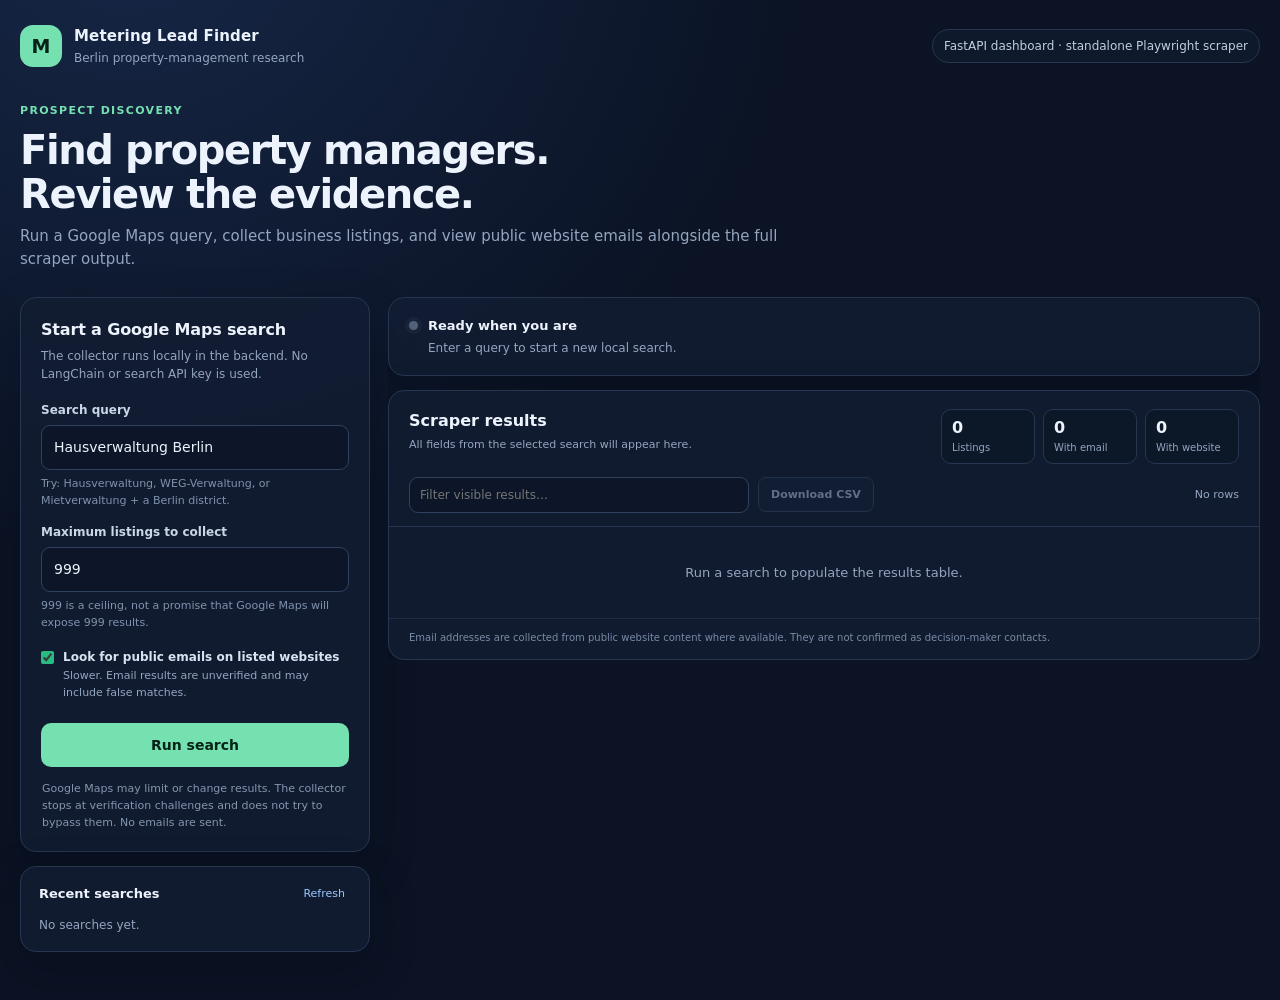
==== static/index.html @ c0dda3de "initil" ====
<!doctype html>
<html lang="en">
<head>
  <meta charset="utf-8">
  <meta name="viewport" content="width=device-width, initial-scale=1">
  <meta name="theme-color" content="#0b1324">
  <title>Metering Lead Finder</title>
  <style>
    :root {
      color-scheme: dark;
      --bg: #0b1324;
      --panel: #111c31;
      --panel-soft: #15223a;
      --line: #263650;
      --text: #edf3fc;
      --muted: #94a5bf;
      --accent: #75e0b0;
      --accent-strong: #28bc83;
      --blue: #9ac8ff;
      --danger: #ff9e9e;
      --warning: #ffd28a;
    }
    * { box-sizing: border-box; }
    body {
      margin: 0;
      min-width: 320px;
      background: radial-gradient(ellipse at 10% -10%, #162747 0, transparent 42%), var(--bg);
      color: var(--text);
      font: 14px/1.5 Inter, ui-sans-serif, system-ui, -apple-system, BlinkMacSystemFont, "Segoe UI", sans-serif;
    }
    a { color: var(--blue); }
    .shell { width: min(1480px, calc(100% - 40px)); margin: 0 auto; padding: 25px 0 48px; }
    .topbar { display: flex; align-items: center; justify-content: space-between; gap: 20px; margin-bottom: 36px; }
    .brand { display: flex; align-items: center; gap: 12px; }
    .brand-mark { display: grid; place-items: center; width: 42px; height: 42px; border-radius: 13px; color: #062218; background: var(--accent); font-weight: 900; font-size: 19px; }
    .brand-name { font-size: 15px; font-weight: 750; letter-spacing: .01em; }
    .brand-caption { color: var(--muted); font-size: 12px; margin-top: 1px; }
    .mode-pill { padding: 7px 11px; border: 1px solid var(--line); border-radius: 999px; color: #bfcee3; background: #0e192b; font-size: 12px; white-space: nowrap; }
    .intro { max-width: 790px; margin: 0 0 27px; }
    .eyebrow { color: var(--accent); font-weight: 750; letter-spacing: .12em; font-size: 11px; text-transform: uppercase; }
    h1 { margin: 8px 0 8px; font-size: clamp(27px, 4vw, 40px); line-height: 1.12; letter-spacing: -.035em; }
    .intro p { color: var(--muted); margin: 0; font-size: 15px; }
    .layout { display: grid; grid-template-columns: minmax(275px, 350px) minmax(0, 1fr); align-items: start; gap: 18px; }
    .card { border: 1px solid var(--line); background: color-mix(in srgb, var(--panel) 94%, transparent); border-radius: 16px; box-shadow: 0 16px 45px #02071140; }
    .search-card { padding: 20px; }
    .card-title { margin: 0; font-size: 16px; letter-spacing: -.01em; }
    .card-subtitle { margin: 5px 0 18px; color: var(--muted); font-size: 12px; }
    label { display: block; margin: 14px 0 6px; color: #cad7e8; font-size: 12px; font-weight: 650; }
    input[type="text"], input[type="number"] {
      width: 100%; border: 1px solid #30415d; border-radius: 9px; background: #0c1628; color: var(--text);
      padding: 11px 12px; font: inherit; outline: none;
    }
    input:focus { border-color: #62d6a3; box-shadow: 0 0 0 3px #43bb8c22; }
    .query-hint { color: #8092ad; font-size: 11px; margin: 6px 0 0; }
    .check-row { display: flex; align-items: flex-start; gap: 9px; margin: 17px 0 4px; color: #d9e3f0; font-size: 12px; }
    .check-row input { margin: 3px 0 0; accent-color: var(--accent-strong); }
    .check-row small { display: block; color: var(--muted); font-size: 11px; font-weight: 400; margin-top: 2px; }
    .primary-btn { width: 100%; min-height: 44px; margin-top: 18px; border: 0; border-radius: 10px; color: #052317; background: var(--accent); font: inherit; font-weight: 800; cursor: pointer; transition: .15s ease; }
    .primary-btn:hover:not(:disabled) { background: #a0f0cb; transform: translateY(-1px); }
    .primary-btn:disabled { opacity: .55; cursor: wait; }
    .fine-print { color: #8495ae; font-size: 11px; line-height: 1.55; margin: 13px 1px 0; }
    .side-section { margin-top: 14px; padding: 17px 18px; }
    .side-heading { display: flex; justify-content: space-between; align-items: center; gap: 10px; }
    .side-heading h2 { margin: 0; font-size: 13px; }
    .refresh-btn { border: 0; background: none; color: var(--blue); font: inherit; font-size: 11px; cursor: pointer; }
    .history { display: grid; gap: 7px; margin-top: 12px; }
    .history-item { width: 100%; padding: 9px 10px; border: 1px solid transparent; border-radius: 9px; background: #0d1728; color: var(--text); text-align: left; cursor: pointer; }
    .history-item:hover, .history-item.active { border-color: #37506f; background: var(--panel-soft); }
    .history-query { display: block; overflow: hidden; text-overflow: ellipsis; white-space: nowrap; font-size: 12px; font-weight: 650; }
    .history-meta { display: flex; justify-content: space-between; gap: 8px; color: var(--muted); font-size: 10px; margin-top: 3px; }
    .empty-history { color: var(--muted); font-size: 12px; margin: 0; }
    .workspace { min-width: 0; overflow: hidden; }
    .status-card { padding: 18px 20px; margin-bottom: 14px; }
    .status-line { display: flex; align-items: center; gap: 10px; }
    .status-dot { width: 9px; height: 9px; border-radius: 50%; background: #53627a; box-shadow: 0 0 0 4px #53627a20; flex: none; }
    .status-dot.running { background: #69d9a2; box-shadow: 0 0 0 4px #69d9a225; animation: pulse 1.3s infinite; }
    .status-dot.completed { background: #69d9a2; box-shadow: 0 0 0 4px #69d9a225; }
    .status-dot.partial { background: #ffc875; box-shadow: 0 0 0 4px #ffc87522; }
    .status-dot.failed { background: #ff8181; box-shadow: 0 0 0 4px #ff818122; }
    @keyframes pulse { 50% { opacity: .45; } }
    .status-title { font-size: 13px; font-weight: 750; }
    .status-detail { color: var(--muted); font-size: 12px; margin: 3px 0 0 19px; overflow-wrap: anywhere; }
    .alert { margin-top: 12px; padding: 10px 12px; border-radius: 9px; color: var(--warning); background: #3a2b173b; border: 1px solid #6b4a273d; font-size: 12px; }
    .alert.error { color: var(--danger); background: #3a17173b; border-color: #6b27273d; }
    .results-card { overflow: hidden; }
    .results-head { padding: 18px 20px 13px; display: flex; align-items: flex-start; justify-content: space-between; gap: 14px; flex-wrap: wrap; }
    .results-head h2 { margin: 0; font-size: 16px; }
    .results-subtitle { color: var(--muted); margin-top: 4px; font-size: 11px; }
    .stats { display: flex; gap: 8px; }
    .stat { min-width: 94px; padding: 8px 10px; border: 1px solid var(--line); border-radius: 10px; background: #0c1728; }
    .stat strong { display: block; font-size: 16px; line-height: 1.2; }
    .stat span { display: block; color: var(--muted); font-size: 10px; margin-top: 3px; }
    .table-tools { display: flex; align-items: center; gap: 9px; padding: 0 20px 13px; }
    .filter-input { max-width: 340px; padding: 8px 10px !important; font-size: 12px !important; }
    .download-btn { display: inline-flex; align-items: center; justify-content: center; min-height: 35px; padding: 0 12px; border: 1px solid #37536f; border-radius: 8px; background: #14233a; color: #cfe5ff; text-decoration: none; font-size: 11px; font-weight: 700; }
    .download-btn[aria-disabled="true"] { opacity: .42; pointer-events: none; }
    .showing-count { margin-left: auto; color: var(--muted); font-size: 11px; white-space: nowrap; }
    .table-scroll { width: 100%; overflow: auto; max-height: min(66vh, 720px); border-top: 1px solid var(--line); scrollbar-color: #33445f #0c1628; }
    table { border-collapse: separate; border-spacing: 0; min-width: 100%; width: max-content; font-size: 11px; }
    th, td { max-width: 270px; min-width: 110px; padding: 9px 11px; border-right: 1px solid #23334b; border-bottom: 1px solid #23334b; text-align: left; vertical-align: top; overflow-wrap: anywhere; }
    th { position: sticky; top: 0; z-index: 2; background: #15223a; color: #b9c9df; font-size: 10px; font-weight: 750; white-space: nowrap; }
    td { color: #d5dfec; }
    td.email-cell { color: var(--accent); font-weight: 650; }
    td a { display: inline-block; max-width: 250px; overflow: hidden; text-overflow: ellipsis; white-space: nowrap; }
    tbody tr:hover td { background: #17253a; }
    .table-empty { padding: 36px 20px; color: var(--muted); text-align: center; font-size: 13px; }
    .footer-note { color: #788aa4; font-size: 10px; padding: 11px 20px 14px; border-top: 1px solid #1e2d44; }
    @media (max-width: 850px) {
      .shell { width: min(100% - 24px, 720px); padding-top: 16px; }
      .topbar { margin-bottom: 28px; }
      .layout { grid-template-columns: 1fr; }
      .side-section { margin-top: 12px; }
      .results-head { padding: 15px 14px 12px; }
      .table-tools { padding: 0 14px 12px; flex-wrap: wrap; }
      .showing-count { margin-left: 0; }
      .stats { width: 100%; }
      .stat { flex: 1; }
      .status-card { padding: 15px; }
    }
    @media (max-width: 480px) {
      .shell { width: calc(100% - 18px); }
      .mode-pill { display: none; }
      .stats { gap: 5px; }
      .stat { min-width: 0; padding: 7px; }
      .filter-input { max-width: none; flex: 1 1 100%; }
      .download-btn { flex: 1; }
    }
  </style>
</head>
<body>
  <main class="shell">
    <header class="topbar">
      <div class="brand">
        <div class="brand-mark" aria-hidden="true">M</div>
        <div><div class="brand-name">Metering Lead Finder</div><div class="brand-caption">Berlin property-management research</div></div>
      </div>
      <div class="mode-pill">FastAPI dashboard · standalone Playwright scraper</div>
    </header>

    <section class="intro">
      <div class="eyebrow">Prospect discovery</div>
      <h1>Find property managers.<br>Review the evidence.</h1>
      <p>Run a Google Maps query, collect business listings, and view public website emails alongside the full scraper output.</p>
    </section>

    <div class="layout">
      <aside>
        <section class="card search-card">
          <h2 class="card-title">Start a Google Maps search</h2>
          <p class="card-subtitle">The collector runs locally in the backend. No LangChain or search API key is used.</p>
          <form id="search-form">
            <label for="query">Search query</label>
            <input id="query" name="query" type="text" maxlength="200" required value="Hausverwaltung Berlin" autocomplete="off" placeholder="e.g. WEG-Verwaltung Berlin">
            <p class="query-hint">Try: Hausverwaltung, WEG-Verwaltung, or Mietverwaltung + a Berlin district.</p>

            <label for="limit">Maximum listings to collect</label>
            <input id="limit" name="limit" type="number" min="1" max="999" value="999" required>
            <p class="query-hint">999 is a ceiling, not a promise that Google Maps will expose 999 results.</p>

            <label class="check-row" for="crawl-websites">
              <input id="crawl-websites" name="crawl_websites" type="checkbox" checked>
              <span>Look for public emails on listed websites<small>Slower. Email results are unverified and may include false matches.</small></span>
            </label>
            <button id="submit-button" class="primary-btn" type="submit">Run search</button>
          </form>
          <p class="fine-print">Google Maps may limit or change results. The collector stops at verification challenges and does not try to bypass them. No emails are sent.</p>
        </section>

        <section class="card side-section">
          <div class="side-heading"><h2>Recent searches</h2><button id="refresh-history" class="refresh-btn" type="button">Refresh</button></div>
          <div id="history" class="history"><p class="empty-history">No searches yet.</p></div>
        </section>
      </aside>

      <section class="workspace" aria-label="Search results">
        <div id="status-card" class="card status-card" aria-live="polite">
          <div class="status-line"><span id="status-dot" class="status-dot"></span><span id="status-title" class="status-title">Ready when you are</span></div>
          <div id="status-detail" class="status-detail">Enter a query to start a new local search.</div>
          <div id="status-alert" class="alert" hidden></div>
        </div>

        <div class="card results-card">
          <div class="results-head">
            <div><h2 id="results-title">Scraper results</h2><div id="results-subtitle" class="results-subtitle">All fields from the selected search will appear here.</div></div>
            <div class="stats" aria-label="Result summary">
              <div class="stat"><strong id="total-count">0</strong><span>Listings</span></div>
              <div class="stat"><strong id="email-count">0</strong><span>With email</span></div>
              <div class="stat"><strong id="website-count">0</strong><span>With website</span></div>
            </div>
          </div>
          <div class="table-tools">
            <input id="filter" class="filter-input" type="text" placeholder="Filter visible results…" aria-label="Filter results" disabled>
            <a id="download" class="download-btn" href="#" aria-disabled="true">Download CSV</a>
            <span id="showing-count" class="showing-count">No rows</span>
          </div>
          <div id="table-container" class="table-scroll">
            <div class="table-empty">Run a search to populate the results table.</div>
          </div>
          <div class="footer-note">Email addresses are collected from public website content where available. They are not confirmed as decision-maker contacts.</div>
        </div>
      </section>
    </div>
  </main>

  <script>
    const state = { currentJob: null, currentJobData: null, pollTimer: null, history: [] };
    const form = document.getElementById('search-form');
    const submitButton = document.getElementById('submit-button');
    const statusDot = document.getElementById('status-dot');
    const statusTitle = document.getElementById('status-title');
    const statusDetail = document.getElementById('status-detail');
    const statusAlert = document.getElementById('status-alert');
    const tableContainer = document.getElementById('table-container');
    const filterInput = document.getElementById('filter');
    const downloadLink = document.getElementById('download');

    function setStatus(status, title, detail, message = '', isError = false) {
      statusDot.className = 'status-dot' + (status ? ' ' + status : '');
      statusTitle.textContent = title;
      statusDetail.textContent = detail || '';
      statusAlert.hidden = !message;
      statusAlert.textContent = message;
      statusAlert.className = 'alert' + (isError ? ' error' : '');
    }

    function friendlyStatus(status) {
      return ({queued: 'Queued', running: 'Searching', completed: 'Complete', partial: 'Partial results', failed: 'Failed'})[status] || status;
    }

    async function requestJson(url, options) {
      const response = await fetch(url, options);
      const data = await response.json();
      if (!response.ok) throw new Error(data.detail || 'Request failed');
      return data;
    }

    form.addEventListener('submit', async (event) => {
      event.preventDefault();
      submitButton.disabled = true;
      statusAlert.hidden = true;
      try {
        const payload = {
          query: document.getElementById('query').value,
          limit: Number(document.getElementById('limit').value),
          crawl_websites: document.getElementById('crawl-websites').checked
        };
        const job = await requestJson('/api/search', {
          method: 'POST',
          headers: {'Content-Type': 'application/json'},
          body: JSON.stringify(payload)
        });
        state.currentJob = job.job_id;
        await pollJob(job.job_id);
      } catch (error) {
        setStatus('failed', 'Could not start search', 'Check the query and try again.', error.message, true);
      } finally {
        submitButton.disabled = false;
      }
    });

    async function pollJob(jobId) {
      if (state.pollTimer) clearTimeout(state.pollTimer);
      try {
        const job = await requestJson('/api/jobs/' + encodeURIComponent(jobId));
        renderJob(job);
        await loadHistory();
        if (job.status === 'queued' || job.status === 'running') {
          submitButton.disabled = true;
          state.pollTimer = setTimeout(() => pollJob(jobId), 1400);
        } else {
          submitButton.disabled = false;
        }
      } catch (error) {
        submitButton.disabled = false;
        setStatus('failed', 'Could not load search status', 'The server may have restarted.', error.message, true);
      }
    }

    function renderJob(job) {
      const jobChanged = state.currentJob !== job.job_id;
      state.currentJob = job.job_id;
      state.currentJobData = job;
      const label = friendlyStatus(job.status);
      const detail = `${job.query} · ${job.result_count} listing(s) · ${job.email_count} listing(s) with an extracted email`;
      let message = job.warning || job.error || '';
      setStatus(job.status, label, detail, message, job.status === 'failed');
      document.getElementById('results-title').textContent = 'Results: ' + job.query;
      document.getElementById('results-subtitle').textContent = job.output_file ? 'Saved locally as ' + job.output_file : 'Search results from the standalone Maps collector.';
      document.getElementById('total-count').textContent = job.result_count;
      document.getElementById('email-count').textContent = job.email_count;
      document.getElementById('website-count').textContent = (job.results || []).filter(row => String(row.website || '').trim()).length;
      downloadLink.href = job.download_url;
      downloadLink.setAttribute('aria-disabled', job.status === 'completed' || job.status === 'partial' ? 'false' : 'true');
      filterInput.disabled = !(job.results && job.results.length);
      if (jobChanged) filterInput.value = '';
      renderTable(job.fields || [], job.results || []);
      renderHistoryActive(job.job_id);
    }

    function prettyField(field) {
      return field.replaceAll('_', ' ').replace(/\b\w/g, letter => letter.toUpperCase());
    }

    function safeLinkValue(field, rawValue) {
      const value = String(rawValue || '').trim();
      if (!value || field === 'email') return null;
      if (!['website', 'maps_url', 'instagram', 'facebook', 'twitter', 'linkedin', 'tiktok', 'yelp', 'youtube'].includes(field)) return null;
      try {
        const url = new URL(value);
        if (url.protocol !== 'http:' && url.protocol !== 'https:') return null;
        return url.href;
      } catch (_) { return null; }
    }

    function renderTable(fields, rows) {
      tableContainer.replaceChildren();
      if (!rows.length) {
        const empty = document.createElement('div');
        empty.className = 'table-empty';
        empty.textContent = state.currentJob ? 'No listings were returned for this search.' : 'Run a search to populate the results table.';
        tableContainer.appendChild(empty);
        document.getElementById('showing-count').textContent = 'No rows';
        return;
      }
      const table = document.createElement('table');
      const thead = document.createElement('thead');
      const headRow = document.createElement('tr');
      for (const field of fields) {
        const th = document.createElement('th');
        th.scope = 'col';
        th.textContent = prettyField(field);
        headRow.appendChild(th);
      }
      thead.appendChild(headRow);
      const tbody = document.createElement('tbody');
      const filter = filterInput.value.trim().toLowerCase();
      let shown = 0;
      for (const row of rows) {
        if (filter && !fields.some(field => String(row[field] ?? '').toLowerCase().includes(filter))) continue;
        shown++;
        const tr = document.createElement('tr');
        for (const field of fields) {
          const td = document.createElement('td');
          const value = String(row[field] ?? '');
          if (field === 'email' || field === 'additional_emails') td.classList.add('email-cell');
          const safeUrl = safeLinkValue(field, value);
          if (safeUrl) {
            const link = document.createElement('a');
            link.href = safeUrl;
            link.target = '_blank';
            link.rel = 'noopener noreferrer';
            link.textContent = value;
            td.appendChild(link);
          } else {
            td.textContent = value;
          }
          tr.appendChild(td);
        }
        tbody.appendChild(tr);
      }
      table.append(thead, tbody);
      tableContainer.appendChild(table);
      document.getElementById('showing-count').textContent = `Showing ${shown} of ${rows.length}`;
    }

    filterInput.addEventListener('input', () => {
      if (!state.currentJobData) return;
      renderTable(state.currentJobData.fields || [], state.currentJobData.results || []);
    });

    async function loadHistory() {
      try {
        const data = await requestJson('/api/jobs');
        state.history = data.jobs || [];
        renderHistory();
      } catch (_) {
        // Keep the current result visible if history refresh fails.
      }
    }

    function renderHistoryActive(jobId) {
      document.querySelectorAll('.history-item').forEach(button => {
        button.classList.toggle('active', button.dataset.jobId === jobId);
      });
    }

    function renderHistory() {
      const holder = document.getElementById('history');
      holder.replaceChildren();
      if (!state.history.length) {
        const empty = document.createElement('p');
        empty.className = 'empty-history';
        empty.textContent = 'No searches yet.';
        holder.appendChild(empty);
        return;
      }
      for (const job of state.history) {
        const button = document.createElement('button');
        button.type = 'button';
        button.className = 'history-item' + (job.job_id === state.currentJob ? ' active' : '');
        button.dataset.jobId = job.job_id;
        const query = document.createElement('span');
        query.className = 'history-query';
        query.textContent = job.query;
        const meta = document.createElement('span');
        meta.className = 'history-meta';
        const status = document.createElement('span');
        status.textContent = friendlyStatus(job.status);
        const count = document.createElement('span');
        count.textContent = `${job.result_count} · ${job.email_count} emails`;
        meta.append(status, count);
        button.append(query, meta);
        button.addEventListener('click', () => pollJob(job.job_id));
        holder.appendChild(button);
      }
    }

    document.getElementById('refresh-history').addEventListener('click', loadHistory);
    loadHistory();
  </script>
</body>
</html>
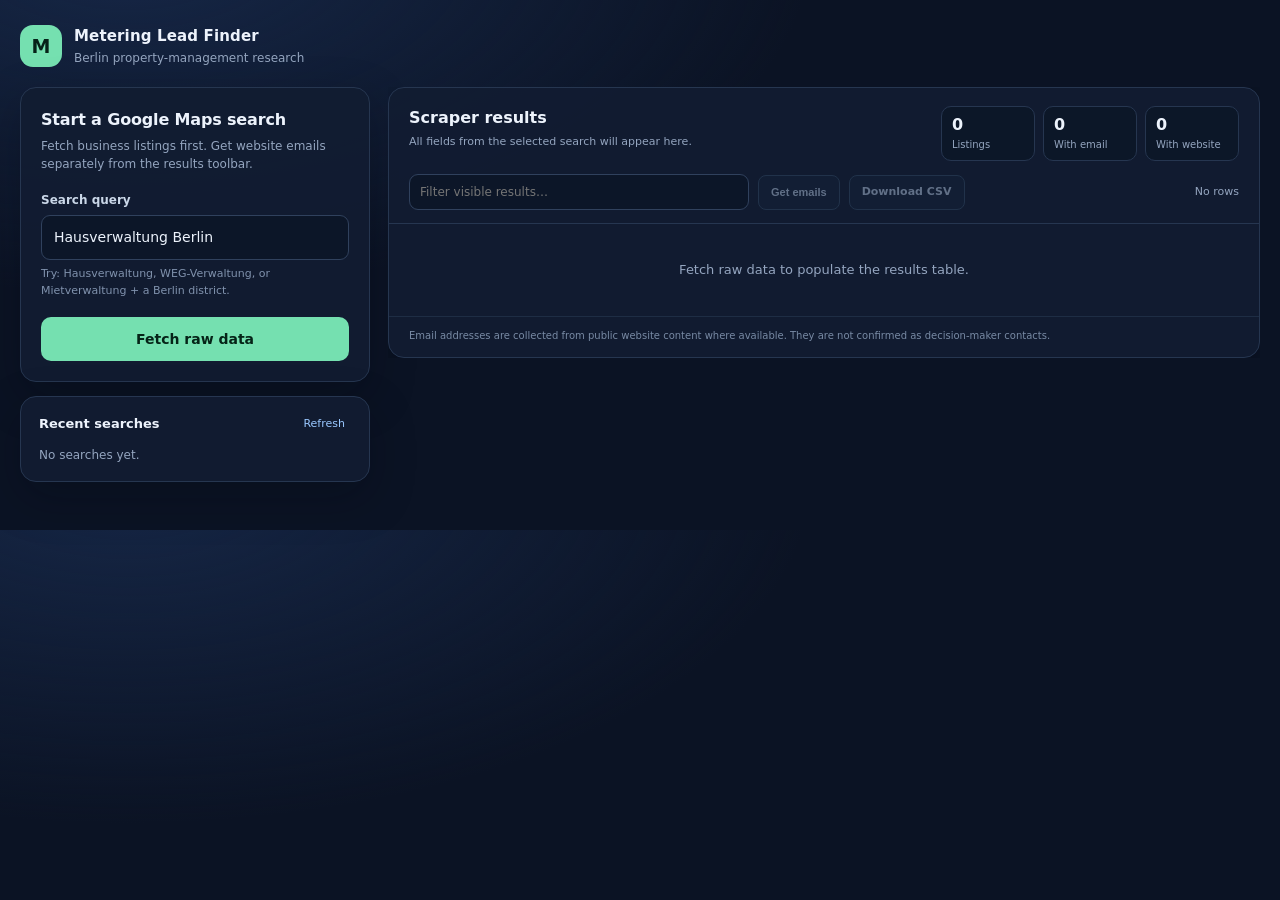
==== commit ed69dec3: "update" ====
--- a/static/index.html
+++ b/static/index.html
@@ -30,35 +30,34 @@
     }
     a { color: var(--blue); }
     .shell { width: min(1480px, calc(100% - 40px)); margin: 0 auto; padding: 25px 0 48px; }
-    .topbar { display: flex; align-items: center; justify-content: space-between; gap: 20px; margin-bottom: 36px; }
+    .topbar { display: flex; align-items: center; justify-content: space-between; gap: 20px; margin-bottom: 20px; }
     .brand { display: flex; align-items: center; gap: 12px; }
     .brand-mark { display: grid; place-items: center; width: 42px; height: 42px; border-radius: 13px; color: #062218; background: var(--accent); font-weight: 900; font-size: 19px; }
     .brand-name { font-size: 15px; font-weight: 750; letter-spacing: .01em; }
     .brand-caption { color: var(--muted); font-size: 12px; margin-top: 1px; }
-    .mode-pill { padding: 7px 11px; border: 1px solid var(--line); border-radius: 999px; color: #bfcee3; background: #0e192b; font-size: 12px; white-space: nowrap; }
-    .intro { max-width: 790px; margin: 0 0 27px; }
-    .eyebrow { color: var(--accent); font-weight: 750; letter-spacing: .12em; font-size: 11px; text-transform: uppercase; }
-    h1 { margin: 8px 0 8px; font-size: clamp(27px, 4vw, 40px); line-height: 1.12; letter-spacing: -.035em; }
-    .intro p { color: var(--muted); margin: 0; font-size: 15px; }
+
+
+
+
     .layout { display: grid; grid-template-columns: minmax(275px, 350px) minmax(0, 1fr); align-items: start; gap: 18px; }
     .card { border: 1px solid var(--line); background: color-mix(in srgb, var(--panel) 94%, transparent); border-radius: 16px; box-shadow: 0 16px 45px #02071140; }
     .search-card { padding: 20px; }
     .card-title { margin: 0; font-size: 16px; letter-spacing: -.01em; }
     .card-subtitle { margin: 5px 0 18px; color: var(--muted); font-size: 12px; }
     label { display: block; margin: 14px 0 6px; color: #cad7e8; font-size: 12px; font-weight: 650; }
-    input[type="text"], input[type="number"] {
+    input[type="text"] {
       width: 100%; border: 1px solid #30415d; border-radius: 9px; background: #0c1628; color: var(--text);
       padding: 11px 12px; font: inherit; outline: none;
     }
     input:focus { border-color: #62d6a3; box-shadow: 0 0 0 3px #43bb8c22; }
     .query-hint { color: #8092ad; font-size: 11px; margin: 6px 0 0; }
-    .check-row { display: flex; align-items: flex-start; gap: 9px; margin: 17px 0 4px; color: #d9e3f0; font-size: 12px; }
-    .check-row input { margin: 3px 0 0; accent-color: var(--accent-strong); }
-    .check-row small { display: block; color: var(--muted); font-size: 11px; font-weight: 400; margin-top: 2px; }
+
+
+
     .primary-btn { width: 100%; min-height: 44px; margin-top: 18px; border: 0; border-radius: 10px; color: #052317; background: var(--accent); font: inherit; font-weight: 800; cursor: pointer; transition: .15s ease; }
     .primary-btn:hover:not(:disabled) { background: #a0f0cb; transform: translateY(-1px); }
     .primary-btn:disabled { opacity: .55; cursor: wait; }
-    .fine-print { color: #8495ae; font-size: 11px; line-height: 1.55; margin: 13px 1px 0; }
+
     .side-section { margin-top: 14px; padding: 17px 18px; }
     .side-heading { display: flex; justify-content: space-between; align-items: center; gap: 10px; }
     .side-heading h2 { margin: 0; font-size: 13px; }
@@ -90,10 +89,10 @@
     .stat { min-width: 94px; padding: 8px 10px; border: 1px solid var(--line); border-radius: 10px; background: #0c1728; }
     .stat strong { display: block; font-size: 16px; line-height: 1.2; }
     .stat span { display: block; color: var(--muted); font-size: 10px; margin-top: 3px; }
-    .table-tools { display: flex; align-items: center; gap: 9px; padding: 0 20px 13px; }
+    .table-tools { display: flex; flex-wrap: wrap; align-items: center; gap: 9px; padding: 0 20px 13px; }
     .filter-input { max-width: 340px; padding: 8px 10px !important; font-size: 12px !important; }
     .download-btn { display: inline-flex; align-items: center; justify-content: center; min-height: 35px; padding: 0 12px; border: 1px solid #37536f; border-radius: 8px; background: #14233a; color: #cfe5ff; text-decoration: none; font-size: 11px; font-weight: 700; }
-    .download-btn[aria-disabled="true"] { opacity: .42; pointer-events: none; }
+    .download-btn:disabled, .download-btn[aria-disabled="true"] { opacity: .42; pointer-events: none; }
     .showing-count { margin-left: auto; color: var(--muted); font-size: 11px; white-space: nowrap; }
     .table-scroll { width: 100%; overflow: auto; max-height: min(66vh, 720px); border-top: 1px solid var(--line); scrollbar-color: #33445f #0c1628; }
     table { border-collapse: separate; border-spacing: 0; min-width: 100%; width: max-content; font-size: 11px; }
@@ -119,7 +118,7 @@
     }
     @media (max-width: 480px) {
       .shell { width: calc(100% - 18px); }
-      .mode-pill { display: none; }
+
       .stats { gap: 5px; }
       .stat { min-width: 0; padding: 7px; }
       .filter-input { max-width: none; flex: 1 1 100%; }
@@ -134,36 +133,20 @@
         <div class="brand-mark" aria-hidden="true">M</div>
         <div><div class="brand-name">Metering Lead Finder</div><div class="brand-caption">Berlin property-management research</div></div>
       </div>
-      <div class="mode-pill">FastAPI dashboard · standalone Playwright scraper</div>
     </header>
-
-    <section class="intro">
-      <div class="eyebrow">Prospect discovery</div>
-      <h1>Find property managers.<br>Review the evidence.</h1>
-      <p>Run a Google Maps query, collect business listings, and view public website emails alongside the full scraper output.</p>
-    </section>
 
     <div class="layout">
       <aside>
         <section class="card search-card">
           <h2 class="card-title">Start a Google Maps search</h2>
-          <p class="card-subtitle">The collector runs locally in the backend. No LangChain or search API key is used.</p>
+          <p class="card-subtitle">Fetch business listings first. Get website emails separately from the results toolbar.</p>
           <form id="search-form">
             <label for="query">Search query</label>
             <input id="query" name="query" type="text" maxlength="200" required value="Hausverwaltung Berlin" autocomplete="off" placeholder="e.g. WEG-Verwaltung Berlin">
             <p class="query-hint">Try: Hausverwaltung, WEG-Verwaltung, or Mietverwaltung + a Berlin district.</p>
 
-            <label for="limit">Maximum listings to collect</label>
-            <input id="limit" name="limit" type="number" min="1" max="999" value="999" required>
-            <p class="query-hint">999 is a ceiling, not a promise that Google Maps will expose 999 results.</p>
-
-            <label class="check-row" for="crawl-websites">
-              <input id="crawl-websites" name="crawl_websites" type="checkbox" checked>
-              <span>Look for public emails on listed websites<small>Slower. Email results are unverified and may include false matches.</small></span>
-            </label>
-            <button id="submit-button" class="primary-btn" type="submit">Run search</button>
+            <button id="submit-button" class="primary-btn" type="submit">Fetch raw data</button>
           </form>
-          <p class="fine-print">Google Maps may limit or change results. The collector stops at verification challenges and does not try to bypass them. No emails are sent.</p>
         </section>
 
         <section class="card side-section">
@@ -173,9 +156,9 @@
       </aside>
 
       <section class="workspace" aria-label="Search results">
-        <div id="status-card" class="card status-card" aria-live="polite">
-          <div class="status-line"><span id="status-dot" class="status-dot"></span><span id="status-title" class="status-title">Ready when you are</span></div>
-          <div id="status-detail" class="status-detail">Enter a query to start a new local search.</div>
+        <div id="status-card" class="card status-card" aria-live="polite" hidden>
+          <div class="status-line"><span id="status-dot" class="status-dot"></span><span id="status-title" class="status-title"></span></div>
+          <div id="status-detail" class="status-detail"></div>
           <div id="status-alert" class="alert" hidden></div>
         </div>
 
@@ -190,11 +173,12 @@
           </div>
           <div class="table-tools">
             <input id="filter" class="filter-input" type="text" placeholder="Filter visible results…" aria-label="Filter results" disabled>
+            <button id="get-emails" class="download-btn" type="button" disabled>Get emails</button>
             <a id="download" class="download-btn" href="#" aria-disabled="true">Download CSV</a>
             <span id="showing-count" class="showing-count">No rows</span>
           </div>
           <div id="table-container" class="table-scroll">
-            <div class="table-empty">Run a search to populate the results table.</div>
+            <div class="table-empty">Fetch raw data to populate the results table.</div>
           </div>
           <div class="footer-note">Email addresses are collected from public website content where available. They are not confirmed as decision-maker contacts.</div>
         </div>
@@ -203,7 +187,7 @@
   </main>
 
   <script>
-    const state = { currentJob: null, currentJobData: null, pollTimer: null, history: [] };
+    const state = { currentJob: null, currentJobData: null, pollTimer: null, history: [], pending: false };
     const form = document.getElementById('search-form');
     const submitButton = document.getElementById('submit-button');
     const statusDot = document.getElementById('status-dot');
@@ -213,8 +197,41 @@
     const tableContainer = document.getElementById('table-container');
     const filterInput = document.getElementById('filter');
     const downloadLink = document.getElementById('download');
+    const getEmailsButton = document.getElementById('get-emails');
+
+    function isBusy(job) {
+      return job && (['queued', 'running'].includes(job.status) || ['queued', 'running'].includes(job.enrichment_status));
+    }
+
+    function updateControls() {
+      const job = state.currentJobData;
+      const busy = state.pending || isBusy(job) || state.history.some(isBusy);
+      submitButton.disabled = Boolean(busy);
+      getEmailsButton.disabled = Boolean(busy || !job || !['completed', 'partial'].includes(job.status)
+        || !(job.results || []).some(row => String(row.website || '').trim())
+        || job.enrichment_status === 'completed');
+      getEmailsButton.textContent = job && ['queued', 'running'].includes(job.enrichment_status)
+        ? 'Getting emails…' : job && job.enrichment_status === 'completed' ? 'Emails fetched' : 'Get emails';
+    }
+
+    getEmailsButton.addEventListener('click', async () => {
+      if (!state.currentJob || getEmailsButton.disabled) return;
+      state.pending = true;
+      updateControls();
+      try {
+        const jobId = state.currentJob;
+        await requestJson('/api/jobs/' + encodeURIComponent(jobId) + '/emails', {method: 'POST'});
+        await pollJob(jobId);
+      } catch (error) {
+        setStatus('failed', 'Could not get emails', 'Your existing results are unchanged.', error.message, true);
+      } finally {
+        state.pending = false;
+        updateControls();
+      }
+    });
 
     function setStatus(status, title, detail, message = '', isError = false) {
+      document.getElementById('status-card').hidden = false;
       statusDot.className = 'status-dot' + (status ? ' ' + status : '');
       statusTitle.textContent = title;
       statusDetail.textContent = detail || '';
@@ -236,13 +253,12 @@
 
     form.addEventListener('submit', async (event) => {
       event.preventDefault();
-      submitButton.disabled = true;
+      state.pending = true;
+      updateControls();
       statusAlert.hidden = true;
       try {
         const payload = {
-          query: document.getElementById('query').value,
-          limit: Number(document.getElementById('limit').value),
-          crawl_websites: document.getElementById('crawl-websites').checked
+          query: document.getElementById('query').value
         };
         const job = await requestJson('/api/search', {
           method: 'POST',
@@ -254,7 +270,8 @@
       } catch (error) {
         setStatus('failed', 'Could not start search', 'Check the query and try again.', error.message, true);
       } finally {
-        submitButton.disabled = false;
+        state.pending = false;
+        updateControls();
       }
     });
 
@@ -264,7 +281,8 @@
         const job = await requestJson('/api/jobs/' + encodeURIComponent(jobId));
         renderJob(job);
         await loadHistory();
-        if (job.status === 'queued' || job.status === 'running') {
+        updateControls();
+        if (isBusy(job)) {
           submitButton.disabled = true;
           state.pollTimer = setTimeout(() => pollJob(jobId), 1400);
         } else {
@@ -280,10 +298,12 @@
       const jobChanged = state.currentJob !== job.job_id;
       state.currentJob = job.job_id;
       state.currentJobData = job;
-      const label = friendlyStatus(job.status);
+      const emailBusy = ['queued', 'running'].includes(job.enrichment_status);
+      const label = emailBusy ? 'Getting emails' : job.enrichment_status === 'failed' ? 'Email lookup failed'
+        : job.enrichment_status === 'completed' ? 'Emails fetched' : friendlyStatus(job.status);
       const detail = `${job.query} · ${job.result_count} listing(s) · ${job.email_count} listing(s) with an extracted email`;
-      let message = job.warning || job.error || '';
-      setStatus(job.status, label, detail, message, job.status === 'failed');
+      let message = job.enrichment_error || job.warning || job.error || '';
+      setStatus(emailBusy ? 'running' : job.status, label, detail, message, job.status === 'failed' || job.enrichment_status === 'failed');
       document.getElementById('results-title').textContent = 'Results: ' + job.query;
       document.getElementById('results-subtitle').textContent = job.output_file ? 'Saved locally as ' + job.output_file : 'Search results from the standalone Maps collector.';
       document.getElementById('total-count').textContent = job.result_count;
@@ -295,6 +315,7 @@
       if (jobChanged) filterInput.value = '';
       renderTable(job.fields || [], job.results || []);
       renderHistoryActive(job.job_id);
+      updateControls();
     }
 
     function prettyField(field) {
@@ -317,7 +338,7 @@
       if (!rows.length) {
         const empty = document.createElement('div');
         empty.className = 'table-empty';
-        empty.textContent = state.currentJob ? 'No listings were returned for this search.' : 'Run a search to populate the results table.';
+        empty.textContent = state.currentJob ? 'No listings were returned for this search.' : 'Fetch raw data to populate the results table.';
         tableContainer.appendChild(empty);
         document.getElementById('showing-count').textContent = 'No rows';
         return;
@@ -373,6 +394,7 @@
         const data = await requestJson('/api/jobs');
         state.history = data.jobs || [];
         renderHistory();
+        updateControls();
       } catch (_) {
         // Keep the current result visible if history refresh fails.
       }
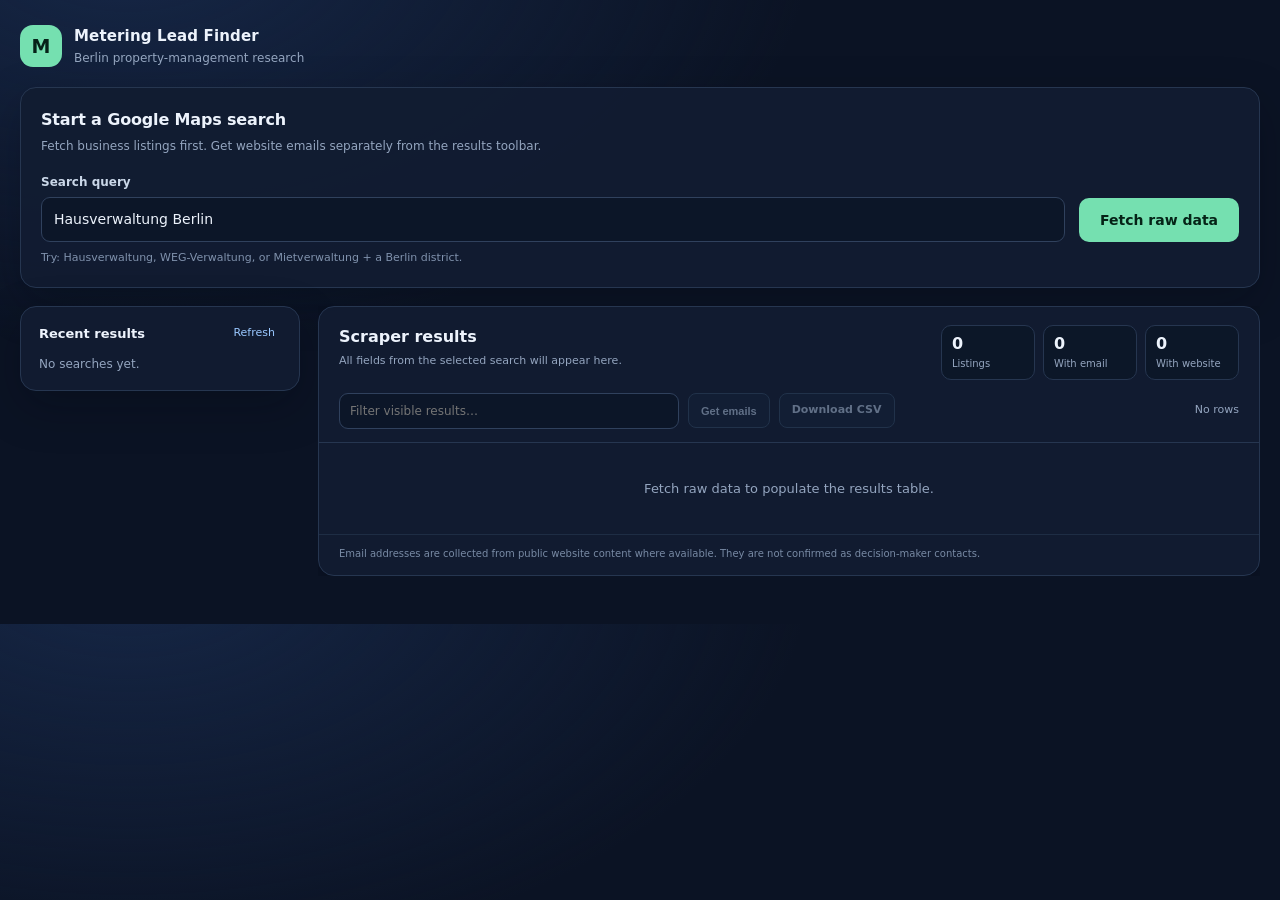
==== commit 0fde7ded: "update" ====
--- a/static/index.html
+++ b/static/index.html
@@ -39,9 +39,14 @@
 
 
 
-    .layout { display: grid; grid-template-columns: minmax(275px, 350px) minmax(0, 1fr); align-items: start; gap: 18px; }
+    .layout { display: grid; grid-template-columns: minmax(220px, 280px) minmax(0, 1fr); align-items: start; gap: 18px; }
     .card { border: 1px solid var(--line); background: color-mix(in srgb, var(--panel) 94%, transparent); border-radius: 16px; box-shadow: 0 16px 45px #02071140; }
-    .search-card { padding: 20px; }
+    .search-card { padding: 20px; margin-bottom: 18px; }
+    #search-form { display: grid; grid-template-columns: minmax(0, 1fr) auto; align-items: end; gap: 8px 14px; }
+    .search-field { min-width: 0; }
+    .search-field label { margin-top: 0; }
+    #search-form .query-hint { grid-column: 1 / -1; margin: 0; }
+    #search-form .primary-btn { grid-column: 2; grid-row: 1; width: auto; min-width: 160px; margin-top: 0; padding: 0 20px; }
     .card-title { margin: 0; font-size: 16px; letter-spacing: -.01em; }
     .card-subtitle { margin: 5px 0 18px; color: var(--muted); font-size: 12px; }
     label { display: block; margin: 14px 0 6px; color: #cad7e8; font-size: 12px; font-weight: 650; }
@@ -58,11 +63,11 @@
     .primary-btn:hover:not(:disabled) { background: #a0f0cb; transform: translateY(-1px); }
     .primary-btn:disabled { opacity: .55; cursor: wait; }
 
-    .side-section { margin-top: 14px; padding: 17px 18px; }
+    .side-section { padding: 17px 18px; }
     .side-heading { display: flex; justify-content: space-between; align-items: center; gap: 10px; }
     .side-heading h2 { margin: 0; font-size: 13px; }
     .refresh-btn { border: 0; background: none; color: var(--blue); font: inherit; font-size: 11px; cursor: pointer; }
-    .history { display: grid; gap: 7px; margin-top: 12px; }
+    .history { display: grid; gap: 7px; margin-top: 12px; max-height: min(65vh, 700px); overflow-y: auto; }
     .history-item { width: 100%; padding: 9px 10px; border: 1px solid transparent; border-radius: 9px; background: #0d1728; color: var(--text); text-align: left; cursor: pointer; }
     .history-item:hover, .history-item.active { border-color: #37506f; background: var(--panel-soft); }
     .history-query { display: block; overflow: hidden; text-overflow: ellipsis; white-space: nowrap; font-size: 12px; font-weight: 650; }
@@ -81,6 +86,12 @@
     .status-detail { color: var(--muted); font-size: 12px; margin: 3px 0 0 19px; overflow-wrap: anywhere; }
     .alert { margin-top: 12px; padding: 10px 12px; border-radius: 9px; color: var(--warning); background: #3a2b173b; border: 1px solid #6b4a273d; font-size: 12px; }
     .alert.error { color: var(--danger); background: #3a17173b; border-color: #6b27273d; }
+    .email-fetch-state { display: flex; align-items: center; gap: 6px; margin-top: 3px; color: var(--muted); font-size: 11px; font-weight: 500; }
+    .email-fetch-state.fetching { color: var(--accent); }
+    .email-fetch-state.fetching::before { content: ''; width: 10px; height: 10px; flex: none; border: 2px solid #75e0b040; border-top-color: var(--accent); border-radius: 50%; animation: email-spin .8s linear infinite; }
+    .email-fetch-state.error { color: var(--warning); }
+    @keyframes email-spin { to { transform: rotate(360deg); } }
+    @media (prefers-reduced-motion: reduce) { .email-fetch-state.fetching::before { animation: none; } }
     .results-card { overflow: hidden; }
     .results-head { padding: 18px 20px 13px; display: flex; align-items: flex-start; justify-content: space-between; gap: 14px; flex-wrap: wrap; }
     .results-head h2 { margin: 0; font-size: 16px; }
@@ -108,7 +119,7 @@
       .shell { width: min(100% - 24px, 720px); padding-top: 16px; }
       .topbar { margin-bottom: 28px; }
       .layout { grid-template-columns: 1fr; }
-      .side-section { margin-top: 12px; }
+      .history { max-height: 180px; }
       .results-head { padding: 15px 14px 12px; }
       .table-tools { padding: 0 14px 12px; flex-wrap: wrap; }
       .showing-count { margin-left: 0; }
@@ -118,6 +129,8 @@
     }
     @media (max-width: 480px) {
       .shell { width: calc(100% - 18px); }
+      #search-form { grid-template-columns: 1fr; }
+      #search-form .primary-btn { grid-column: auto; grid-row: auto; width: 100%; }
 
       .stats { gap: 5px; }
       .stat { min-width: 0; padding: 7px; }
@@ -135,22 +148,23 @@
       </div>
     </header>
 
+    <section class="card search-card" aria-label="Google Maps search">
+      <h2 class="card-title">Start a Google Maps search</h2>
+      <p class="card-subtitle">Fetch business listings first. Get website emails separately from the results toolbar.</p>
+      <form id="search-form">
+        <div class="search-field">
+          <label for="query">Search query</label>
+          <input id="query" name="query" type="text" maxlength="200" required value="Hausverwaltung Berlin" autocomplete="off" placeholder="e.g. WEG-Verwaltung Berlin">
+        </div>
+        <p class="query-hint">Try: Hausverwaltung, WEG-Verwaltung, or Mietverwaltung + a Berlin district.</p>
+        <button id="submit-button" class="primary-btn" type="submit">Fetch raw data</button>
+      </form>
+    </section>
+
     <div class="layout">
-      <aside>
-        <section class="card search-card">
-          <h2 class="card-title">Start a Google Maps search</h2>
-          <p class="card-subtitle">Fetch business listings first. Get website emails separately from the results toolbar.</p>
-          <form id="search-form">
-            <label for="query">Search query</label>
-            <input id="query" name="query" type="text" maxlength="200" required value="Hausverwaltung Berlin" autocomplete="off" placeholder="e.g. WEG-Verwaltung Berlin">
-            <p class="query-hint">Try: Hausverwaltung, WEG-Verwaltung, or Mietverwaltung + a Berlin district.</p>
-
-            <button id="submit-button" class="primary-btn" type="submit">Fetch raw data</button>
-          </form>
-        </section>
-
+      <aside aria-label="Recent results">
         <section class="card side-section">
-          <div class="side-heading"><h2>Recent searches</h2><button id="refresh-history" class="refresh-btn" type="button">Refresh</button></div>
+          <div class="side-heading"><h2>Recent results</h2><button id="refresh-history" class="refresh-btn" type="button">Refresh</button></div>
           <div id="history" class="history"><p class="empty-history">No searches yet.</p></div>
         </section>
       </aside>
@@ -187,7 +201,7 @@
   </main>
 
   <script>
-    const state = { currentJob: null, currentJobData: null, pollTimer: null, history: [], pending: false };
+    const state = { currentJob: null, currentJobData: null, pollTimer: null, history: [], pending: false, renderedJobId: null, resultsRevision: null, emailStates: new Map() };
     const form = document.getElementById('search-form');
     const submitButton = document.getElementById('submit-button');
     const statusDot = document.getElementById('status-dot');
@@ -221,6 +235,7 @@
       try {
         const jobId = state.currentJob;
         await requestJson('/api/jobs/' + encodeURIComponent(jobId) + '/emails', {method: 'POST'});
+        state.emailStates.delete(jobId);
         await pollJob(jobId);
       } catch (error) {
         setStatus('failed', 'Could not get emails', 'Your existing results are unchanged.', error.message, true);
@@ -284,7 +299,7 @@
         updateControls();
         if (isBusy(job)) {
           submitButton.disabled = true;
-          state.pollTimer = setTimeout(() => pollJob(jobId), 1400);
+          state.pollTimer = setTimeout(() => pollJob(jobId), ['queued', 'running'].includes(job.enrichment_status) ? 500 : 1400);
         } else {
           submitButton.disabled = false;
         }
@@ -298,12 +313,14 @@
       const jobChanged = state.currentJob !== job.job_id;
       state.currentJob = job.job_id;
       state.currentJobData = job;
-      const emailBusy = ['queued', 'running'].includes(job.enrichment_status);
-      const label = emailBusy ? 'Getting emails' : job.enrichment_status === 'failed' ? 'Email lookup failed'
-        : job.enrichment_status === 'completed' ? 'Emails fetched' : friendlyStatus(job.status);
-      const detail = `${job.query} · ${job.result_count} listing(s) · ${job.email_count} listing(s) with an extracted email`;
-      let message = job.enrichment_error || job.warning || job.error || '';
-      setStatus(emailBusy ? 'running' : job.status, label, detail, message, job.status === 'failed' || job.enrichment_status === 'failed');
+      if (['queued', 'running', 'failed'].includes(job.status)) {
+        setStatus(job.status, friendlyStatus(job.status), job.query, job.error || '', job.status === 'failed');
+      } else if (job.enrichment_status === 'failed') {
+        setStatus('failed', 'Email lookup stopped', '', job.enrichment_error || '', true);
+      } else {
+        // Email progress belongs in its row, not a separate summary/activity panel.
+        document.getElementById('status-card').hidden = true;
+      }
       document.getElementById('results-title').textContent = 'Results: ' + job.query;
       document.getElementById('results-subtitle').textContent = job.output_file ? 'Saved locally as ' + job.output_file : 'Search results from the standalone Maps collector.';
       document.getElementById('total-count').textContent = job.result_count;
@@ -313,9 +330,71 @@
       downloadLink.setAttribute('aria-disabled', job.status === 'completed' || job.status === 'partial' ? 'false' : 'true');
       filterInput.disabled = !(job.results && job.results.length);
       if (jobChanged) filterInput.value = '';
-      renderTable(job.fields || [], job.results || []);
+      const revision = job.results_revision ?? JSON.stringify(job.results || []);
+      if (state.renderedJobId !== job.job_id || state.resultsRevision !== revision) {
+        renderTable(job.fields || [], job.results || []);
+        state.renderedJobId = job.job_id;
+        state.resultsRevision = revision;
+      }
+      renderEmailCells(job);
       renderHistoryActive(job.job_id);
       updateControls();
+    }
+
+    function renderEmailCells(job) {
+      // Keep observed row outcomes while polling, even as the recent-event window rolls.
+      // Never put presentation labels into row.email or the exported CSV.
+      const observed = state.emailStates.get(job.job_id) || new Map();
+      state.emailStates.set(job.job_id, observed);
+      for (const event of job.enrichment_events || []) {
+        const index = Number(event.current) - 1;
+        if (!Number.isInteger(index) || index < 0) continue;
+        const previous = event.phase === 'business_start' ? {} : observed.get(index) || {};
+        observed.set(index, {...previous, ...event});
+      }
+      const progress = job.enrichment_progress || {};
+      const busy = ['queued', 'running'].includes(job.enrichment_status);
+      for (const td of tableContainer.querySelectorAll('td[data-email-row]')) {
+        const index = Number(td.dataset.emailRow);
+        const row = (job.results || [])[index];
+        if (!row) continue;
+        const email = String(row.email || '').trim();
+        const event = observed.get(index) || {};
+        let label = '', kind = '', detail = '';
+        const active = busy && Number(progress.current) === index + 1;
+        if (active && ['business_start', 'fetching', 'page_loaded', 'extracting'].includes(progress.phase)) {
+          label = 'Fetching…'; kind = 'fetching'; detail = progress.url || row.website || '';
+        } else if (event.outcome === 'error' || event.phase === 'page_error') {
+          label = event.http_status === 403 ? 'Blocked (403)' : event.http_status === 429
+            ? 'Rate limited (429)' : event.http_status ? `Failed (${event.http_status})` : 'Could not fetch';
+          kind = 'error'; detail = event.error || event.message || '';
+        } else if (job.enrichment_status === 'failed' && Number(progress.current) === index + 1 && event.phase !== 'business_done') {
+          label = 'Stopped'; kind = 'error'; detail = job.enrichment_error || '';
+        } else if (event.outcome === 'not_found' && !email) {
+          label = 'No email found';
+        } else if (event.outcome === 'skipped') {
+          label = 'No website';
+        } else if (busy && index >= Number(progress.completed || 0) && event.phase !== 'business_done') {
+          label = String(row.website || '').trim() ? 'Queued' : 'No website';
+        }
+        const signature = JSON.stringify([email, label, kind, detail]);
+        if (td.dataset.emailSignature === signature) continue;
+        td.dataset.emailSignature = signature;
+        td.replaceChildren();
+        if (email) {
+          const value = document.createElement('span');
+          value.textContent = email;
+          td.appendChild(value);
+        }
+        if (label) {
+          const badge = document.createElement('span');
+          badge.className = 'email-fetch-state' + (kind ? ' ' + kind : '');
+          badge.textContent = label;
+          badge.title = detail;
+          if (kind === 'fetching') badge.setAttribute('role', 'status');
+          td.appendChild(badge);
+        }
+      }
     }
 
     function prettyField(field) {
@@ -356,7 +435,7 @@
       const tbody = document.createElement('tbody');
       const filter = filterInput.value.trim().toLowerCase();
       let shown = 0;
-      for (const row of rows) {
+      for (const [index, row] of rows.entries()) {
         if (filter && !fields.some(field => String(row[field] ?? '').toLowerCase().includes(filter))) continue;
         shown++;
         const tr = document.createElement('tr');
@@ -364,6 +443,7 @@
           const td = document.createElement('td');
           const value = String(row[field] ?? '');
           if (field === 'email' || field === 'additional_emails') td.classList.add('email-cell');
+          if (field === 'email') td.dataset.emailRow = String(index);
           const safeUrl = safeLinkValue(field, value);
           if (safeUrl) {
             const link = document.createElement('a');
@@ -387,6 +467,7 @@
     filterInput.addEventListener('input', () => {
       if (!state.currentJobData) return;
       renderTable(state.currentJobData.fields || [], state.currentJobData.results || []);
+      renderEmailCells(state.currentJobData);
     });
 
     async function loadHistory() {
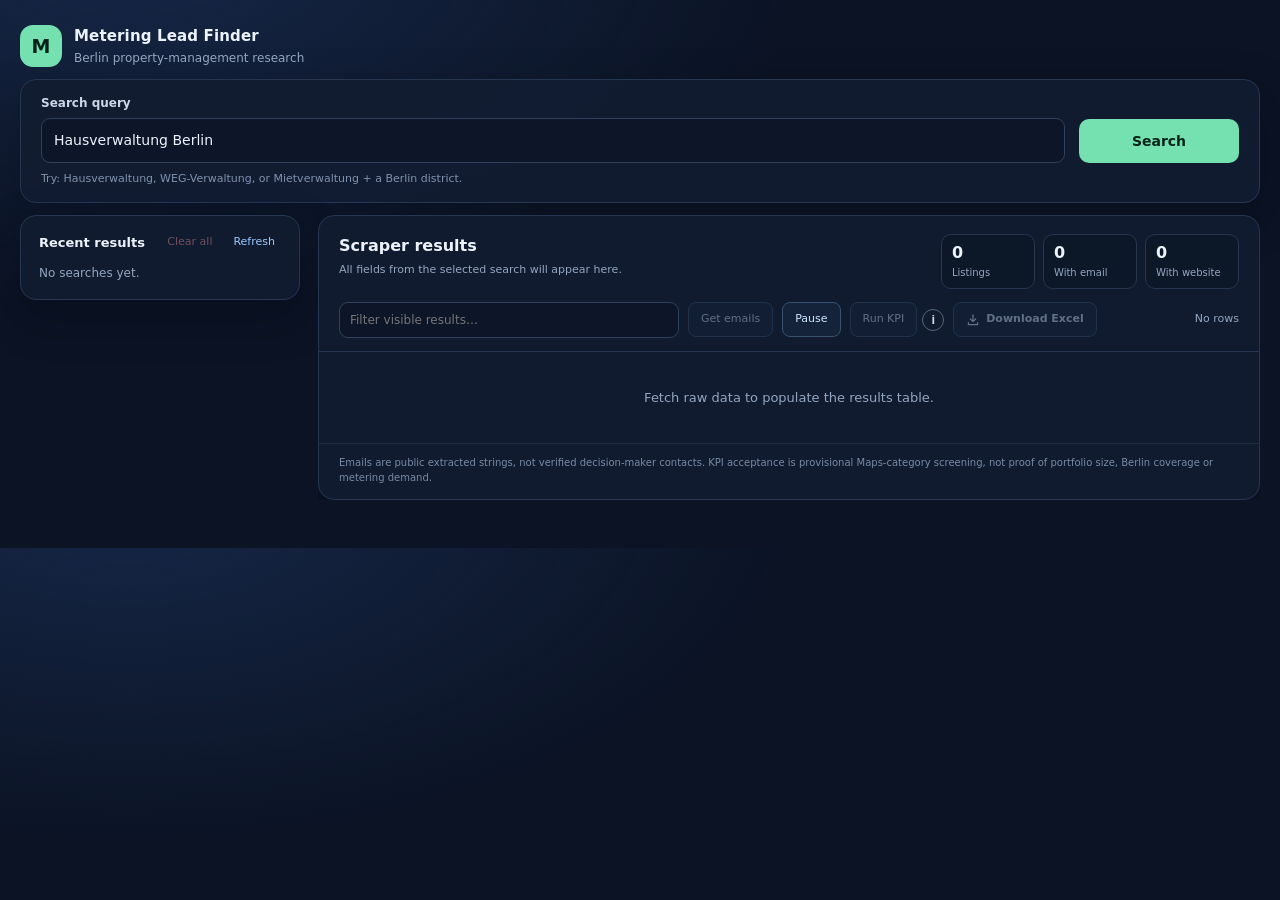
==== commit 3102e035: "update" ====
--- a/static/index.html
+++ b/static/index.html
@@ -30,7 +30,7 @@
     }
     a { color: var(--blue); }
     .shell { width: min(1480px, calc(100% - 40px)); margin: 0 auto; padding: 25px 0 48px; }
-    .topbar { display: flex; align-items: center; justify-content: space-between; gap: 20px; margin-bottom: 20px; }
+    .topbar { display: flex; align-items: center; justify-content: space-between; gap: 20px; margin-bottom: 12px; }
     .brand { display: flex; align-items: center; gap: 12px; }
     .brand-mark { display: grid; place-items: center; width: 42px; height: 42px; border-radius: 13px; color: #062218; background: var(--accent); font-weight: 900; font-size: 19px; }
     .brand-name { font-size: 15px; font-weight: 750; letter-spacing: .01em; }
@@ -41,14 +41,13 @@
 
     .layout { display: grid; grid-template-columns: minmax(220px, 280px) minmax(0, 1fr); align-items: start; gap: 18px; }
     .card { border: 1px solid var(--line); background: color-mix(in srgb, var(--panel) 94%, transparent); border-radius: 16px; box-shadow: 0 16px 45px #02071140; }
-    .search-card { padding: 20px; margin-bottom: 18px; }
+    .search-card { padding: 14px 20px; margin-bottom: 12px; }
     #search-form { display: grid; grid-template-columns: minmax(0, 1fr) auto; align-items: end; gap: 8px 14px; }
     .search-field { min-width: 0; }
     .search-field label { margin-top: 0; }
     #search-form .query-hint { grid-column: 1 / -1; margin: 0; }
     #search-form .primary-btn { grid-column: 2; grid-row: 1; width: auto; min-width: 160px; margin-top: 0; padding: 0 20px; }
-    .card-title { margin: 0; font-size: 16px; letter-spacing: -.01em; }
-    .card-subtitle { margin: 5px 0 18px; color: var(--muted); font-size: 12px; }
+
     label { display: block; margin: 14px 0 6px; color: #cad7e8; font-size: 12px; font-weight: 650; }
     input[type="text"] {
       width: 100%; border: 1px solid #30415d; border-radius: 9px; background: #0c1628; color: var(--text);
@@ -62,11 +61,18 @@
     .primary-btn { width: 100%; min-height: 44px; margin-top: 18px; border: 0; border-radius: 10px; color: #052317; background: var(--accent); font: inherit; font-weight: 800; cursor: pointer; transition: .15s ease; }
     .primary-btn:hover:not(:disabled) { background: #a0f0cb; transform: translateY(-1px); }
     .primary-btn:disabled { opacity: .55; cursor: wait; }
+    .button-spinner { width: 14px; height: 14px; display: inline-block; vertical-align: -2px; margin-right: 7px; border: 2px solid #05231755; border-top-color: #052317; border-radius: 50%; animation: email-spin .8s linear infinite; }
+    .stage-check { display: inline-block; margin-right: 5px; color: var(--accent); font-size: 15px; line-height: 1; }
+    .download-icon { width: 14px; height: 14px; margin-right: 6px; fill: none; stroke: currentColor; stroke-width: 1.8; stroke-linecap: round; stroke-linejoin: round; }
 
     .side-section { padding: 17px 18px; }
     .side-heading { display: flex; justify-content: space-between; align-items: center; gap: 10px; }
     .side-heading h2 { margin: 0; font-size: 13px; }
+    .side-actions { display: inline-flex; align-items: center; gap: 9px; }
     .refresh-btn { border: 0; background: none; color: var(--blue); font: inherit; font-size: 11px; cursor: pointer; }
+    .clear-history-btn { border: 0; background: none; color: #ff9aa4; font: inherit; font-size: 11px; cursor: pointer; }
+    .clear-history-btn:hover:not(:disabled) { color: #ffd1d5; }
+    .clear-history-btn:disabled { opacity: .4; cursor: not-allowed; }
     .history { display: grid; gap: 7px; margin-top: 12px; max-height: min(65vh, 700px); overflow-y: auto; }
     .history-item { width: 100%; padding: 9px 10px; border: 1px solid transparent; border-radius: 9px; background: #0d1728; color: var(--text); text-align: left; cursor: pointer; }
     .history-item:hover, .history-item.active { border-color: #37506f; background: var(--panel-soft); }
@@ -104,6 +110,8 @@
     .filter-input { max-width: 340px; padding: 8px 10px !important; font-size: 12px !important; }
     .download-btn { display: inline-flex; align-items: center; justify-content: center; min-height: 35px; padding: 0 12px; border: 1px solid #37536f; border-radius: 8px; background: #14233a; color: #cfe5ff; text-decoration: none; font-size: 11px; font-weight: 700; }
     .download-btn:disabled, .download-btn[aria-disabled="true"] { opacity: .42; pointer-events: none; }
+    button.download-btn { cursor: pointer; font: inherit; font-size: 11px; }
+    button.download-btn:disabled { cursor: not-allowed; }
     .showing-count { margin-left: auto; color: var(--muted); font-size: 11px; white-space: nowrap; }
     .table-scroll { width: 100%; overflow: auto; max-height: min(66vh, 720px); border-top: 1px solid var(--line); scrollbar-color: #33445f #0c1628; }
     table { border-collapse: separate; border-spacing: 0; min-width: 100%; width: max-content; font-size: 11px; }
@@ -111,13 +119,48 @@
     th { position: sticky; top: 0; z-index: 2; background: #15223a; color: #b9c9df; font-size: 10px; font-weight: 750; white-space: nowrap; }
     td { color: #d5dfec; }
     td.email-cell { color: var(--accent); font-weight: 650; }
+    th.row-number, td.row-number { width: 42px; min-width: 42px; max-width: 42px; padding: 9px 7px; text-align: right; color: var(--muted); font-variant-numeric: tabular-nums; }
     td a { display: inline-block; max-width: 250px; overflow: hidden; text-overflow: ellipsis; white-space: nowrap; }
     tbody tr:hover td { background: #17253a; }
+    tbody tr[data-kpi-status="accepted"] > td { background: #123b2c; }
+    tbody tr[data-kpi-status="rejected"] > td { background: #47232b; }
+    tbody tr[data-kpi-status="accepted"]:hover > td { background: #194c39; }
+    tbody tr[data-kpi-status="rejected"]:hover > td { background: #592c36; }
+    td.qualification-cell { font-weight: 750; }
+    .kpi-action-wrap { position: relative; display: inline-flex; align-items: center; gap: 5px; }
+    .kpi-info-button { width: 22px; height: 22px; min-height: 22px; padding: 0; display: inline-grid; place-items: center; border: 1px solid #52647e; border-radius: 50%; background: #101c2e; color: #c9d8e9; font: 700 13px/1 sans-serif; cursor: pointer; }
+    .kpi-info-button:hover, .kpi-info-button[aria-expanded="true"] { border-color: var(--accent); color: var(--accent); }
+    .kpi-info-button:focus-visible { outline: 2px solid var(--accent); outline-offset: 2px; }
+    .kpi-tooltip { position: absolute; top: calc(100% + 8px); right: 0; z-index: 20; width: min(520px, calc(100vw - 28px)); max-height: min(72vh, 620px); overflow: auto; padding: 13px 15px; border: 1px solid #40536e; border-radius: 10px; background: #101a2a; color: #d5dfec; box-shadow: 0 12px 32px #0009; font-size: 12px; line-height: 1.45; }
+    .kpi-tooltip[hidden] { display: none; }
+    .kpi-tooltip-title { display: block; color: #f0f5fc; font-size: 13px; }
+    .kpi-tooltip-list { margin: 9px 0 0; padding-left: 18px; }
+    .kpi-tooltip-list li { margin-bottom: 8px; }
+    .kpi-tooltip-list li:last-child { margin-bottom: 0; }
+    .kpi-label.accepted { color: #79dfa9; }
+    .kpi-label.rejected { color: #ff9aa4; }
+    .kpi-label.review { color: #c5ceda; }
+    .kpi-tooltip-colors { display: flex; flex-wrap: wrap; gap: 7px 13px; margin-top: 11px; padding-top: 9px; border-top: 1px solid #2a3a52; }
+    .kpi-tooltip-colors span { display: inline-flex; align-items: center; gap: 6px; white-space: nowrap; }
+    .kpi-swatch { width: 13px; height: 11px; flex: none; border: 1px solid #728199; border-radius: 2px; }
+    .kpi-swatch.accepted { background: #123b2c; }
+    .kpi-swatch.rejected { background: #47232b; }
+    .kpi-swatch.review { background: transparent; }
+    .confirm-dialog { width: min(440px, calc(100vw - 32px)); margin: auto; padding: 0; border: 1px solid #40536e; border-radius: 12px; background: #101a2a; color: #d5dfec; box-shadow: 0 18px 50px #000a; }
+    .confirm-dialog::backdrop { background: #050a14bf; backdrop-filter: blur(2px); }
+    .confirm-content { padding: 20px; }
+    .confirm-content h2 { margin: 0 0 9px; color: #f0f5fc; font-size: 16px; }
+    .confirm-content p { margin: 0; color: #aebdd1; font-size: 12px; line-height: 1.5; }
+    .confirm-error { margin-top: 11px !important; color: #ff9aa4 !important; }
+    .confirm-actions { display: flex; justify-content: flex-end; gap: 8px; margin-top: 19px; }
+    .confirm-actions button { min-height: 34px; padding: 0 12px; border: 1px solid #40536e; border-radius: 7px; background: #14233a; color: #d5dfec; font: inherit; font-size: 12px; font-weight: 700; cursor: pointer; }
+    .confirm-actions .confirm-danger { border-color: #8b3f4b; background: #572b35; color: #ffe4e7; }
+    .confirm-actions button:disabled { opacity: .55; cursor: wait; }
     .table-empty { padding: 36px 20px; color: var(--muted); text-align: center; font-size: 13px; }
     .footer-note { color: #788aa4; font-size: 10px; padding: 11px 20px 14px; border-top: 1px solid #1e2d44; }
     @media (max-width: 850px) {
       .shell { width: min(100% - 24px, 720px); padding-top: 16px; }
-      .topbar { margin-bottom: 28px; }
+      .topbar { margin-bottom: 12px; }
       .layout { grid-template-columns: 1fr; }
       .history { max-height: 180px; }
       .results-head { padding: 15px 14px 12px; }
@@ -149,22 +192,26 @@
     </header>
 
     <section class="card search-card" aria-label="Google Maps search">
-      <h2 class="card-title">Start a Google Maps search</h2>
-      <p class="card-subtitle">Fetch business listings first. Get website emails separately from the results toolbar.</p>
       <form id="search-form">
         <div class="search-field">
           <label for="query">Search query</label>
           <input id="query" name="query" type="text" maxlength="200" required value="Hausverwaltung Berlin" autocomplete="off" placeholder="e.g. WEG-Verwaltung Berlin">
         </div>
         <p class="query-hint">Try: Hausverwaltung, WEG-Verwaltung, or Mietverwaltung + a Berlin district.</p>
-        <button id="submit-button" class="primary-btn" type="submit">Fetch raw data</button>
+        <button id="submit-button" class="primary-btn" type="submit">Search</button>
       </form>
     </section>
 
     <div class="layout">
       <aside aria-label="Recent results">
         <section class="card side-section">
-          <div class="side-heading"><h2>Recent results</h2><button id="refresh-history" class="refresh-btn" type="button">Refresh</button></div>
+          <div class="side-heading">
+            <h2>Recent results</h2>
+            <div class="side-actions">
+              <button id="clear-history" class="clear-history-btn" type="button" disabled>Clear all</button>
+              <button id="refresh-history" class="refresh-btn" type="button">Refresh</button>
+            </div>
+          </div>
           <div id="history" class="history"><p class="empty-history">No searches yet.</p></div>
         </section>
       </aside>
@@ -188,20 +235,54 @@
           <div class="table-tools">
             <input id="filter" class="filter-input" type="text" placeholder="Filter visible results…" aria-label="Filter results" disabled>
             <button id="get-emails" class="download-btn" type="button" disabled>Get emails</button>
-            <a id="download" class="download-btn" href="#" aria-disabled="true">Download CSV</a>
+            <button id="pause-emails" class="download-btn" type="button" hidden>Pause</button>
+            <div id="kpi-action-wrap" class="kpi-action-wrap">
+              <button id="run-kpi" class="download-btn" type="button" disabled>Run KPI</button>
+              <button id="kpi-info" class="kpi-info-button" type="button" aria-label="Show Maps-only KPI criteria (hover or focus)" aria-controls="kpi-tooltip" aria-describedby="kpi-tooltip" aria-expanded="false">i</button>
+              <div id="kpi-tooltip" class="kpi-tooltip" role="tooltip" hidden>
+                <strong class="kpi-tooltip-title">Maps-only screening criteria</strong>
+                <ul class="kpi-tooltip-list">
+                  <li><strong class="kpi-label accepted">Accepted:</strong> The Maps category explicitly identifies property management. This is a provisional shortlist candidate, not verified metering-customer fit.</li>
+                  <li><strong class="kpi-label rejected">Rejected:</strong> The Maps category is clearly unrelated to property management and the name has no conflicting property-management signal. Rows are retained, not deleted.</li>
+                  <li><strong class="kpi-label review">Needs review:</strong> Missing or ambiguous categories, broker-only/adjacent services, name-only matches, or conflicting listing signals need human review.</li>
+                  <li><strong>Berlin relevance:</strong> Distinguish a Berlin address from search-query context or a name signal. A street-only address, search query or Berlin-named street does not verify Berlin coverage.</li>
+                  <li><strong>Contact details:</strong> Website and phone presence are separate completeness KPIs, not acceptance rules. Website links and extracted emails remain unverified.</li>
+                  <li><strong>Unknowns:</strong> Portfolio size and metering-service fit remain Unknown. Ratings/review counts never determine qualification, scale or buying intent.</li>
+                </ul>
+                <div class="kpi-tooltip-colors" aria-label="Row color key">
+                  <span><i class="kpi-swatch accepted" aria-hidden="true"></i>Green - Accepted candidate</span>
+                  <span><i class="kpi-swatch rejected" aria-hidden="true"></i>Red - Rejected</span>
+                  <span><i class="kpi-swatch review" aria-hidden="true"></i>Neutral - Needs review</span>
+                </div>
+              </div>
+            </div>
+            <a id="download" class="download-btn" href="#" aria-disabled="true"><svg class="download-icon" viewBox="0 0 20 20" aria-hidden="true"><path d="M10 2.75v9.5m0 0 3.75-3.75M10 12.25 6.25 8.5M3.5 13.75v3h13v-3" /></svg>Download Excel</a>
             <span id="showing-count" class="showing-count">No rows</span>
           </div>
+
           <div id="table-container" class="table-scroll">
             <div class="table-empty">Fetch raw data to populate the results table.</div>
           </div>
-          <div class="footer-note">Email addresses are collected from public website content where available. They are not confirmed as decision-maker contacts.</div>
+          <div class="footer-note">Emails are public extracted strings, not verified decision-maker contacts. KPI acceptance is provisional Maps-category screening, not proof of portfolio size, Berlin coverage or metering demand.</div>
         </div>
       </section>
     </div>
   </main>
 
+  <dialog id="clear-history-dialog" class="confirm-dialog" aria-labelledby="clear-history-title" aria-describedby="clear-history-description">
+    <div class="confirm-content">
+      <h2 id="clear-history-title">Clear all recent results?</h2>
+      <p id="clear-history-description">This removes all in-memory search records from the dashboard’s Recent results and clears the selected result view. Files in <code>output/</code>, including saved CSV and Excel exports, will not be deleted.</p>
+      <p id="clear-history-error" class="confirm-error" role="alert" hidden></p>
+      <div class="confirm-actions">
+        <button id="cancel-clear-history" type="button">Cancel</button>
+        <button id="confirm-clear-history" class="confirm-danger" type="button">Clear all</button>
+      </div>
+    </div>
+  </dialog>
+
   <script>
-    const state = { currentJob: null, currentJobData: null, pollTimer: null, history: [], pending: false, renderedJobId: null, resultsRevision: null, emailStates: new Map() };
+    const state = { currentJob: null, currentJobData: null, pollTimer: null, history: [], pending: false, searchPending: false, renderedJobId: null, resultsRevision: null, emailStates: new Map(), kpiPending: false };
     const form = document.getElementById('search-form');
     const submitButton = document.getElementById('submit-button');
     const statusDot = document.getElementById('status-dot');
@@ -212,20 +293,95 @@
     const filterInput = document.getElementById('filter');
     const downloadLink = document.getElementById('download');
     const getEmailsButton = document.getElementById('get-emails');
+    const pauseEmailsButton = document.getElementById('pause-emails');
+    const kpiButton = document.getElementById('run-kpi');
+    const kpiInfoButton = document.getElementById('kpi-info');
+    const kpiTooltip = document.getElementById('kpi-tooltip');
+    const kpiActionWrap = document.getElementById('kpi-action-wrap');
+    const clearHistoryButton = document.getElementById('clear-history');
+    const clearHistoryDialog = document.getElementById('clear-history-dialog');
+    const clearHistoryError = document.getElementById('clear-history-error');
+    const confirmClearHistoryButton = document.getElementById('confirm-clear-history');
+
+    function setKpiTooltipOpen(open) {
+      kpiTooltip.hidden = !open;
+      kpiInfoButton.setAttribute('aria-expanded', String(open));
+    }
+
+    kpiActionWrap.addEventListener('pointerenter', event => {
+      if (event.pointerType !== 'touch') setKpiTooltipOpen(true);
+    });
+    kpiActionWrap.addEventListener('pointerleave', event => {
+      if (event.pointerType !== 'touch' && !kpiActionWrap.contains(document.activeElement)) setKpiTooltipOpen(false);
+    });
+    kpiActionWrap.addEventListener('focusin', () => setKpiTooltipOpen(true));
+    kpiActionWrap.addEventListener('focusout', event => {
+      if (!kpiActionWrap.contains(event.relatedTarget)) setKpiTooltipOpen(false);
+    });
+    kpiInfoButton.addEventListener('click', () => {
+      if (!window.matchMedia('(hover: hover)').matches) setKpiTooltipOpen(kpiTooltip.hidden);
+    });
+    document.addEventListener('pointerdown', event => {
+      if (!kpiTooltip.hidden && !kpiActionWrap.contains(event.target)) setKpiTooltipOpen(false);
+    });
+    document.addEventListener('keydown', event => {
+      if (event.key === 'Escape' && !kpiTooltip.hidden) {
+        setKpiTooltipOpen(false);
+        kpiInfoButton.blur();
+      }
+    });
+
+    const EMAIL_ACTIVE_STATUSES = ['queued', 'running', 'pausing', 'paused', 'resuming'];
 
     function isBusy(job) {
-      return job && (['queued', 'running'].includes(job.status) || ['queued', 'running'].includes(job.enrichment_status));
+      return job && (['queued', 'running'].includes(job.status) || EMAIL_ACTIVE_STATUSES.includes(job.enrichment_status));
+    }
+
+    function setButtonLabel(button, label, {check = false, loading = false} = {}) {
+      button.replaceChildren();
+      if (check) {
+        const icon = document.createElement('span');
+        icon.className = 'stage-check';
+        icon.setAttribute('aria-hidden', 'true');
+        icon.textContent = '✓';
+        button.appendChild(icon);
+      } else if (loading) {
+        const spinner = document.createElement('span');
+        spinner.className = 'button-spinner';
+        spinner.setAttribute('aria-hidden', 'true');
+        button.appendChild(spinner);
+      }
+      button.appendChild(document.createTextNode(label));
     }
 
     function updateControls() {
       const job = state.currentJobData;
       const busy = state.pending || isBusy(job) || state.history.some(isBusy);
+      const emailStatus = job?.enrichment_status || 'not_started';
+      const emailActive = EMAIL_ACTIVE_STATUSES.includes(emailStatus);
+      const emailComplete = emailStatus === 'completed';
+      const kpiComplete = job?.kpi_status === 'completed';
+      const searching = state.searchPending || ['queued', 'running'].includes(job?.status);
       submitButton.disabled = Boolean(busy);
+      setButtonLabel(submitButton, searching ? 'Searching…' : 'Search', {loading: searching});
       getEmailsButton.disabled = Boolean(busy || !job || !['completed', 'partial'].includes(job.status)
-        || !(job.results || []).some(row => String(row.website || '').trim())
-        || job.enrichment_status === 'completed');
-      getEmailsButton.textContent = job && ['queued', 'running'].includes(job.enrichment_status)
-        ? 'Getting emails…' : job && job.enrichment_status === 'completed' ? 'Emails fetched' : 'Get emails';
+        || !(job.results || []).length
+        || emailComplete || emailActive);
+      setButtonLabel(getEmailsButton, emailActive ? 'Getting emails…' : emailComplete ? 'Email stage done' : 'Get emails', {check: emailComplete});
+      pauseEmailsButton.hidden = !emailActive;
+      pauseEmailsButton.disabled = Boolean(state.pending || !['queued', 'running', 'paused'].includes(emailStatus));
+      pauseEmailsButton.textContent = emailStatus === 'paused' ? 'Resume' : emailStatus === 'pausing' ? 'Pausing…'
+        : emailStatus === 'resuming' ? 'Resuming…' : 'Pause';
+      pauseEmailsButton.title = emailStatus === 'paused' ? 'Resume email fetching' : 'Pause after the current listing finishes';
+      kpiButton.disabled = Boolean(busy || !job || !['completed', 'partial'].includes(job.status)
+        || !(job.results || []).length || !emailComplete || kpiComplete);
+      setButtonLabel(kpiButton, state.kpiPending ? 'Running KPI…' : kpiComplete ? 'KPI complete' : 'Run KPI', {check: kpiComplete});
+      kpiButton.title = job && job.enrichment_status === 'completed' ? 'Apply the displayed Maps-only screening criteria' : 'Finish Get emails first';
+      const downloadReady = Boolean(job && emailComplete && kpiComplete);
+      downloadLink.href = downloadReady ? (job.excel_download_url || '#') : '#';
+      downloadLink.setAttribute('aria-disabled', String(!downloadReady));
+      downloadLink.title = downloadReady ? 'Download a styled .xlsx workbook with KPI criteria' : 'Finish Get emails and Run KPI first';
+      clearHistoryButton.disabled = Boolean(state.pending || !state.history.length || state.history.some(isBusy));
     }
 
     getEmailsButton.addEventListener('click', async () => {
@@ -245,6 +401,43 @@
       }
     });
 
+    pauseEmailsButton.addEventListener('click', async () => {
+      const job = state.currentJobData;
+      if (!job || pauseEmailsButton.disabled) return;
+      const jobId = state.currentJob;
+      const action = job.enrichment_status === 'paused' ? 'resume' : 'pause';
+      state.pending = true;
+      updateControls();
+      try {
+        await requestJson('/api/jobs/' + encodeURIComponent(jobId) + '/emails/' + action, {method: 'POST'});
+        await pollJob(jobId);
+      } catch (error) {
+        setStatus('failed', action === 'pause' ? 'Could not pause email fetching' : 'Could not resume email fetching', '', error.message, true);
+      } finally {
+        state.pending = false;
+        updateControls();
+      }
+    });
+
+    kpiButton.addEventListener('click', async () => {
+      if (!state.currentJob || kpiButton.disabled) return;
+      const jobId = state.currentJob;
+      state.pending = true;
+      state.kpiPending = true;
+      updateControls();
+      try {
+        const job = await requestJson('/api/jobs/' + encodeURIComponent(jobId) + '/kpi', {method: 'POST'});
+        if (state.currentJob === jobId) renderJob(job);
+        await loadHistory();
+      } catch (error) {
+        setStatus('failed', 'Could not run KPI', 'Raw and email-stage exports are unchanged.', error.message, true);
+      } finally {
+        state.pending = false;
+        state.kpiPending = false;
+        updateControls();
+      }
+    });
+
     function setStatus(status, title, detail, message = '', isError = false) {
       document.getElementById('status-card').hidden = false;
       statusDot.className = 'status-dot' + (status ? ' ' + status : '');
@@ -269,6 +462,7 @@
     form.addEventListener('submit', async (event) => {
       event.preventDefault();
       state.pending = true;
+      state.searchPending = true;
       updateControls();
       statusAlert.hidden = true;
       try {
@@ -286,6 +480,7 @@
         setStatus('failed', 'Could not start search', 'Check the query and try again.', error.message, true);
       } finally {
         state.pending = false;
+        state.searchPending = false;
         updateControls();
       }
     });
@@ -299,7 +494,7 @@
         updateControls();
         if (isBusy(job)) {
           submitButton.disabled = true;
-          state.pollTimer = setTimeout(() => pollJob(jobId), ['queued', 'running'].includes(job.enrichment_status) ? 500 : 1400);
+          state.pollTimer = setTimeout(() => pollJob(jobId), ['queued', 'running', 'pausing', 'resuming'].includes(job.enrichment_status) ? 500 : 1400);
         } else {
           submitButton.disabled = false;
         }
@@ -326,8 +521,7 @@
       document.getElementById('total-count').textContent = job.result_count;
       document.getElementById('email-count').textContent = job.email_count;
       document.getElementById('website-count').textContent = (job.results || []).filter(row => String(row.website || '').trim()).length;
-      downloadLink.href = job.download_url;
-      downloadLink.setAttribute('aria-disabled', job.status === 'completed' || job.status === 'partial' ? 'false' : 'true');
+
       filterInput.disabled = !(job.results && job.results.length);
       if (jobChanged) filterInput.value = '';
       const revision = job.results_revision ?? JSON.stringify(job.results || []);
@@ -353,7 +547,7 @@
         observed.set(index, {...previous, ...event});
       }
       const progress = job.enrichment_progress || {};
-      const busy = ['queued', 'running'].includes(job.enrichment_status);
+      const busy = EMAIL_ACTIVE_STATUSES.includes(job.enrichment_status);
       for (const td of tableContainer.querySelectorAll('td[data-email-row]')) {
         const index = Number(td.dataset.emailRow);
         const row = (job.results || [])[index];
@@ -362,7 +556,11 @@
         const event = observed.get(index) || {};
         let label = '', kind = '', detail = '';
         const active = busy && Number(progress.current) === index + 1;
-        if (active && ['business_start', 'fetching', 'page_loaded', 'extracting'].includes(progress.phase)) {
+        if (active && job.enrichment_status === 'paused') {
+          label = 'Paused'; detail = 'Email fetching is paused between listings';
+        } else if (active && job.enrichment_status === 'pausing') {
+          label = 'Pausing after this listing…'; kind = 'fetching'; detail = progress.url || row.website || '';
+        } else if (active && ['business_start', 'fetching', 'page_loaded', 'extracting'].includes(progress.phase)) {
           label = 'Fetching…'; kind = 'fetching'; detail = progress.url || row.website || '';
         } else if (event.outcome === 'error' || event.phase === 'page_error') {
           label = event.http_status === 403 ? 'Blocked (403)' : event.http_status === 429
@@ -398,13 +596,14 @@
     }
 
     function prettyField(field) {
-      return field.replaceAll('_', ' ').replace(/\b\w/g, letter => letter.toUpperCase());
+      return ({qualification_status: 'KPI Status', qualification_reason: 'KPI Reason', kpi_basis: 'KPI Basis', kpi_source: 'KPI Source', additional_emails: 'Additional emails'})[field]
+        || field.replaceAll('_', ' ').replace(/\b\w/g, letter => letter.toUpperCase());
     }
 
     function safeLinkValue(field, rawValue) {
       const value = String(rawValue || '').trim();
       if (!value || field === 'email') return null;
-      if (!['website', 'maps_url', 'instagram', 'facebook', 'twitter', 'linkedin', 'tiktok', 'yelp', 'youtube'].includes(field)) return null;
+      if (!['website', 'maps_url', 'kpi_source', 'instagram', 'facebook', 'twitter', 'linkedin', 'tiktok', 'yelp', 'youtube'].includes(field)) return null;
       try {
         const url = new URL(value);
         if (url.protocol !== 'http:' && url.protocol !== 'https:') return null;
@@ -422,10 +621,23 @@
         document.getElementById('showing-count').textContent = 'No rows';
         return;
       }
+      const displayFields = [...fields];
+      const emailIndex = displayFields.indexOf('email');
+      const additionalEmailsIndex = displayFields.indexOf('additional_emails');
+      if (emailIndex !== -1 && additionalEmailsIndex !== -1 && additionalEmailsIndex !== emailIndex + 1) {
+        const [additionalEmailsField] = displayFields.splice(additionalEmailsIndex, 1);
+        displayFields.splice(displayFields.indexOf('email') + 1, 0, additionalEmailsField);
+      }
       const table = document.createElement('table');
       const thead = document.createElement('thead');
       const headRow = document.createElement('tr');
-      for (const field of fields) {
+      const numberHeading = document.createElement('th');
+      numberHeading.className = 'row-number';
+      numberHeading.scope = 'col';
+      numberHeading.textContent = '#';
+      numberHeading.title = 'Row number';
+      headRow.appendChild(numberHeading);
+      for (const field of displayFields) {
         const th = document.createElement('th');
         th.scope = 'col';
         th.textContent = prettyField(field);
@@ -439,11 +651,18 @@
         if (filter && !fields.some(field => String(row[field] ?? '').toLowerCase().includes(filter))) continue;
         shown++;
         const tr = document.createElement('tr');
-        for (const field of fields) {
+        const numberCell = document.createElement('td');
+        numberCell.className = 'row-number';
+        numberCell.textContent = String(index + 1);
+        tr.appendChild(numberCell);
+        const status = ({Accepted: 'accepted', Rejected: 'rejected', 'Needs review': 'review'})[row.qualification_status];
+        if (state.currentJobData?.kpi_status === 'completed' && status) tr.dataset.kpiStatus = status;
+        for (const field of displayFields) {
           const td = document.createElement('td');
           const value = String(row[field] ?? '');
           if (field === 'email' || field === 'additional_emails') td.classList.add('email-cell');
           if (field === 'email') td.dataset.emailRow = String(index);
+          if (field === 'qualification_status') td.classList.add('qualification-cell');
           const safeUrl = safeLinkValue(field, value);
           if (safeUrl) {
             const link = document.createElement('a');
@@ -458,6 +677,15 @@
           tr.appendChild(td);
         }
         tbody.appendChild(tr);
+      }
+      if (!shown) {
+        const emptyRow = document.createElement('tr');
+        const emptyCell = document.createElement('td');
+        emptyCell.className = 'table-empty';
+        emptyCell.colSpan = displayFields.length + 1;
+        emptyCell.textContent = 'No rows match this filter.';
+        emptyRow.appendChild(emptyCell);
+        tbody.appendChild(emptyRow);
       }
       table.append(thead, tbody);
       tableContainer.appendChild(table);
@@ -519,6 +747,61 @@
     }
 
     document.getElementById('refresh-history').addEventListener('click', loadHistory);
+    clearHistoryButton.addEventListener('click', () => {
+      clearHistoryError.hidden = true;
+      clearHistoryError.textContent = '';
+      clearHistoryDialog.showModal();
+    });
+    document.getElementById('cancel-clear-history').addEventListener('click', () => clearHistoryDialog.close());
+    confirmClearHistoryButton.addEventListener('click', async () => {
+      confirmClearHistoryButton.disabled = true;
+      clearHistoryError.hidden = true;
+      clearHistoryError.textContent = '';
+      try {
+        await requestJson('/api/jobs', {method: 'DELETE'});
+        if (state.pollTimer) clearTimeout(state.pollTimer);
+        state.pollTimer = null;
+        state.history = [];
+        state.currentJob = null;
+        state.currentJobData = null;
+        state.renderedJobId = null;
+        state.resultsRevision = null;
+        state.emailStates.clear();
+        state.kpiPending = false;
+        filterInput.value = '';
+        filterInput.disabled = true;
+        document.getElementById('status-card').hidden = true;
+        statusDot.className = 'status-dot';
+        statusTitle.textContent = '';
+        statusDetail.textContent = '';
+        statusAlert.hidden = true;
+        statusAlert.textContent = '';
+        document.getElementById('results-title').textContent = 'Scraper results';
+        document.getElementById('results-subtitle').textContent = 'All fields from the selected search will appear here.';
+        document.getElementById('total-count').textContent = '0';
+        document.getElementById('email-count').textContent = '0';
+        document.getElementById('website-count').textContent = '0';
+        downloadLink.href = '#';
+        downloadLink.setAttribute('aria-disabled', 'true');
+        downloadLink.title = 'Finish Get emails and Run KPI first';
+        tableContainer.replaceChildren();
+        const empty = document.createElement('div');
+        empty.className = 'table-empty';
+        empty.textContent = 'Fetch raw data to populate the results table.';
+        tableContainer.appendChild(empty);
+        document.getElementById('showing-count').textContent = 'No rows';
+        renderHistory();
+        updateControls();
+        clearHistoryDialog.close();
+      } catch (error) {
+        clearHistoryError.textContent = error.message;
+        clearHistoryError.hidden = false;
+        await loadHistory();
+      } finally {
+        confirmClearHistoryButton.disabled = false;
+        updateControls();
+      }
+    });
     loadHistory();
   </script>
 </body>
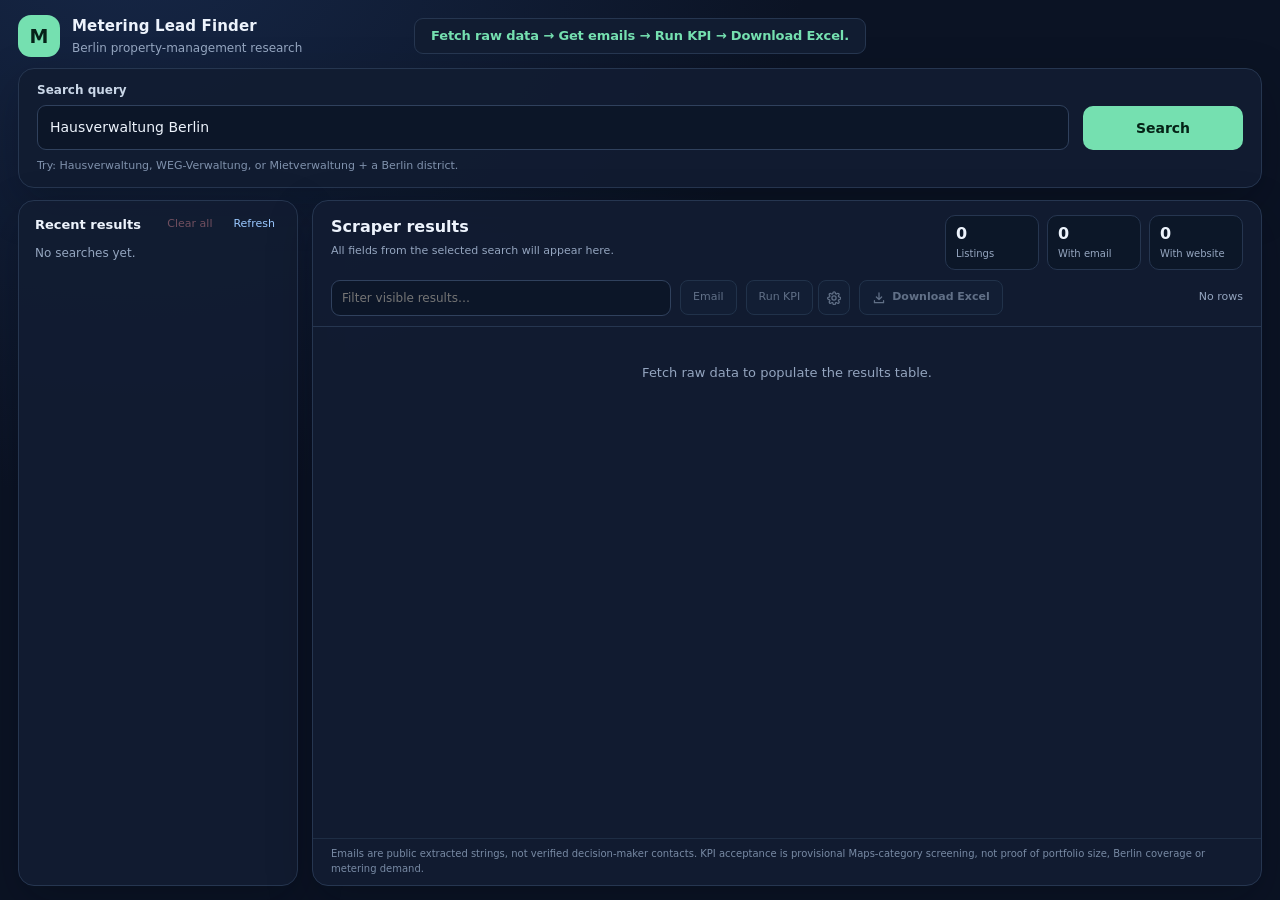
==== commit 47db4ee1: "feat: add configurable KPI thresholds modal, pause/resume email controls, and full documentation" ====
--- a/static/index.html
+++ b/static/index.html
@@ -21,27 +21,47 @@
       --warning: #ffd28a;
     }
     * { box-sizing: border-box; }
+    html, body {
+      height: 100%;
+      width: 100%;
+      margin: 0;
+      padding: 0;
+      overflow-x: hidden;
+    }
     body {
-      margin: 0;
       min-width: 320px;
       background: radial-gradient(ellipse at 10% -10%, #162747 0, transparent 42%), var(--bg);
       color: var(--text);
       font: 14px/1.5 Inter, ui-sans-serif, system-ui, -apple-system, BlinkMacSystemFont, "Segoe UI", sans-serif;
     }
     a { color: var(--blue); }
-    .shell { width: min(1480px, calc(100% - 40px)); margin: 0 auto; padding: 25px 0 48px; }
-    .topbar { display: flex; align-items: center; justify-content: space-between; gap: 20px; margin-bottom: 12px; }
+    .shell {
+      width: 100%;
+      max-width: 100%;
+      height: 100vh;
+      height: 100dvh;
+      margin: 0;
+      padding: 14px 18px;
+      display: flex;
+      flex-direction: column;
+      box-sizing: border-box;
+    }
+    .topbar { position: relative; display: flex; align-items: center; justify-content: space-between; gap: 20px; margin-bottom: 10px; flex: none; min-height: 44px; }
     .brand { display: flex; align-items: center; gap: 12px; }
     .brand-mark { display: grid; place-items: center; width: 42px; height: 42px; border-radius: 13px; color: #062218; background: var(--accent); font-weight: 900; font-size: 19px; }
     .brand-name { font-size: 15px; font-weight: 750; letter-spacing: .01em; }
     .brand-caption { color: var(--muted); font-size: 12px; margin-top: 1px; }
 
-
-
-
-    .layout { display: grid; grid-template-columns: minmax(220px, 280px) minmax(0, 1fr); align-items: start; gap: 18px; }
+    .layout {
+      display: grid;
+      grid-template-columns: minmax(230px, 280px) minmax(0, 1fr);
+      align-items: stretch;
+      gap: 14px;
+      flex: 1;
+      min-height: 0;
+    }
     .card { border: 1px solid var(--line); background: color-mix(in srgb, var(--panel) 94%, transparent); border-radius: 16px; box-shadow: 0 16px 45px #02071140; }
-    .search-card { padding: 14px 20px; margin-bottom: 12px; }
+    .search-card { padding: 12px 18px; margin-bottom: 12px; flex: none; }
     #search-form { display: grid; grid-template-columns: minmax(0, 1fr) auto; align-items: end; gap: 8px 14px; }
     .search-field { min-width: 0; }
     .search-field label { margin-top: 0; }
@@ -64,62 +84,68 @@
     .button-spinner { width: 14px; height: 14px; display: inline-block; vertical-align: -2px; margin-right: 7px; border: 2px solid #05231755; border-top-color: #052317; border-radius: 50%; animation: email-spin .8s linear infinite; }
     .stage-check { display: inline-block; margin-right: 5px; color: var(--accent); font-size: 15px; line-height: 1; }
     .download-icon { width: 14px; height: 14px; margin-right: 6px; fill: none; stroke: currentColor; stroke-width: 1.8; stroke-linecap: round; stroke-linejoin: round; }
-
-    .side-section { padding: 17px 18px; }
-    .side-heading { display: flex; justify-content: space-between; align-items: center; gap: 10px; }
+    .btn-icon { width: 14px; height: 14px; margin-right: 6px; vertical-align: -2px; display: inline-block; flex: none; }
+    .btn-icon.fill { fill: currentColor; }
+    .btn-icon.stroke { fill: none; stroke: currentColor; stroke-width: 1.8; stroke-linecap: round; stroke-linejoin: round; }
+
+    .workflow-nav { position: absolute; left: 50%; transform: translateX(-50%); display: inline-flex; align-items: center; padding: 7px 16px; border-radius: 9px; background: var(--panel); border: 1px solid var(--line); white-space: nowrap; }
+    .workflow-steps { font-size: 13px; font-weight: 700; color: var(--accent); letter-spacing: -.01em; }
+
+    aside { height: 100%; min-height: 0; display: flex; flex-direction: column; }
+    .side-section { padding: 14px 16px; height: 100%; min-height: 0; display: flex; flex-direction: column; }
+    .side-heading { display: flex; justify-content: space-between; align-items: center; gap: 10px; flex: none; }
     .side-heading h2 { margin: 0; font-size: 13px; }
     .side-actions { display: inline-flex; align-items: center; gap: 9px; }
     .refresh-btn { border: 0; background: none; color: var(--blue); font: inherit; font-size: 11px; cursor: pointer; }
     .clear-history-btn { border: 0; background: none; color: #ff9aa4; font: inherit; font-size: 11px; cursor: pointer; }
     .clear-history-btn:hover:not(:disabled) { color: #ffd1d5; }
     .clear-history-btn:disabled { opacity: .4; cursor: not-allowed; }
-    .history { display: grid; gap: 7px; margin-top: 12px; max-height: min(65vh, 700px); overflow-y: auto; }
+    .clear-notice { margin: 8px 0 0; padding: 6px 10px; border-radius: 8px; background: #123b2c; color: #79dfa9; border: 1px solid #1f6b4d; font-size: 11px; font-weight: 600; flex: none; }
+    .history { display: grid; gap: 7px; margin-top: 10px; flex: 1; min-height: 0; overflow-y: auto; align-content: start; }
     .history-item { width: 100%; padding: 9px 10px; border: 1px solid transparent; border-radius: 9px; background: #0d1728; color: var(--text); text-align: left; cursor: pointer; }
     .history-item:hover, .history-item.active { border-color: #37506f; background: var(--panel-soft); }
     .history-query { display: block; overflow: hidden; text-overflow: ellipsis; white-space: nowrap; font-size: 12px; font-weight: 650; }
     .history-meta { display: flex; justify-content: space-between; gap: 8px; color: var(--muted); font-size: 10px; margin-top: 3px; }
     .empty-history { color: var(--muted); font-size: 12px; margin: 0; }
-    .workspace { min-width: 0; overflow: hidden; }
-    .status-card { padding: 18px 20px; margin-bottom: 14px; }
-    .status-line { display: flex; align-items: center; gap: 10px; }
-    .status-dot { width: 9px; height: 9px; border-radius: 50%; background: #53627a; box-shadow: 0 0 0 4px #53627a20; flex: none; }
-    .status-dot.running { background: #69d9a2; box-shadow: 0 0 0 4px #69d9a225; animation: pulse 1.3s infinite; }
-    .status-dot.completed { background: #69d9a2; box-shadow: 0 0 0 4px #69d9a225; }
-    .status-dot.partial { background: #ffc875; box-shadow: 0 0 0 4px #ffc87522; }
-    .status-dot.failed { background: #ff8181; box-shadow: 0 0 0 4px #ff818122; }
-    @keyframes pulse { 50% { opacity: .45; } }
-    .status-title { font-size: 13px; font-weight: 750; }
-    .status-detail { color: var(--muted); font-size: 12px; margin: 3px 0 0 19px; overflow-wrap: anywhere; }
-    .alert { margin-top: 12px; padding: 10px 12px; border-radius: 9px; color: var(--warning); background: #3a2b173b; border: 1px solid #6b4a273d; font-size: 12px; }
-    .alert.error { color: var(--danger); background: #3a17173b; border-color: #6b27273d; }
+    .workspace { min-width: 0; height: 100%; min-height: 0; display: flex; flex-direction: column; }
+    .alert { padding: 12px 14px; border-radius: 9px; color: var(--warning); background: #3a2b173b; border: 1px solid #6b4a273d; font-size: 12px; flex: none; }
+    .alert.error { color: #ff8181; background: #3a171780; border-color: #8c2e2e; }
     .email-fetch-state { display: flex; align-items: center; gap: 6px; margin-top: 3px; color: var(--muted); font-size: 11px; font-weight: 500; }
     .email-fetch-state.fetching { color: var(--accent); }
     .email-fetch-state.fetching::before { content: ''; width: 10px; height: 10px; flex: none; border: 2px solid #75e0b040; border-top-color: var(--accent); border-radius: 50%; animation: email-spin .8s linear infinite; }
     .email-fetch-state.error { color: var(--warning); }
     @keyframes email-spin { to { transform: rotate(360deg); } }
     @media (prefers-reduced-motion: reduce) { .email-fetch-state.fetching::before { animation: none; } }
-    .results-card { overflow: hidden; }
-    .results-head { padding: 18px 20px 13px; display: flex; align-items: flex-start; justify-content: space-between; gap: 14px; flex-wrap: wrap; }
+    .results-card { height: 100%; min-height: 0; display: flex; flex-direction: column; overflow: hidden; }
+    .results-head { padding: 14px 18px 10px; display: flex; align-items: flex-start; justify-content: space-between; gap: 14px; flex-wrap: wrap; flex: none; }
     .results-head h2 { margin: 0; font-size: 16px; }
     .results-subtitle { color: var(--muted); margin-top: 4px; font-size: 11px; }
     .stats { display: flex; gap: 8px; }
     .stat { min-width: 94px; padding: 8px 10px; border: 1px solid var(--line); border-radius: 10px; background: #0c1728; }
     .stat strong { display: block; font-size: 16px; line-height: 1.2; }
     .stat span { display: block; color: var(--muted); font-size: 10px; margin-top: 3px; }
-    .table-tools { display: flex; flex-wrap: wrap; align-items: center; gap: 9px; padding: 0 20px 13px; }
+    .table-tools { display: flex; flex-wrap: wrap; align-items: center; gap: 9px; padding: 0 18px 10px; flex: none; }
     .filter-input { max-width: 340px; padding: 8px 10px !important; font-size: 12px !important; }
     .download-btn { display: inline-flex; align-items: center; justify-content: center; min-height: 35px; padding: 0 12px; border: 1px solid #37536f; border-radius: 8px; background: #14233a; color: #cfe5ff; text-decoration: none; font-size: 11px; font-weight: 700; }
     .download-btn:disabled, .download-btn[aria-disabled="true"] { opacity: .42; pointer-events: none; }
+    #download:not([aria-disabled="true"]) { background: #123b2c; border-color: #2da877; color: #7df5be; }
+    #download:not([aria-disabled="true"]):hover { background: #194c39; border-color: #75e0b0; color: #ffffff; }
+    #get-emails.btn-running { background: #332717; border-color: #805c2d; color: #ffd28a; transition: .15s ease; }
+    #get-emails.btn-running:hover:not(:disabled) { background: #47361f; border-color: #ffc875; color: #fff; transform: translateY(-1px); }
+    #get-emails.btn-paused { background: #123b2c; border-color: #2da877; color: #7df5be; transition: .15s ease; }
+    #get-emails.btn-paused:hover:not(:disabled) { background: #194c39; border-color: #75e0b0; color: #fff; transform: translateY(-1px); }
+    #get-emails.btn-done { background: #10261d; border-color: #2da877; color: var(--accent); opacity: 0.95 !important; }
     button.download-btn { cursor: pointer; font: inherit; font-size: 11px; }
     button.download-btn:disabled { cursor: not-allowed; }
     .showing-count { margin-left: auto; color: var(--muted); font-size: 11px; white-space: nowrap; }
-    .table-scroll { width: 100%; overflow: auto; max-height: min(66vh, 720px); border-top: 1px solid var(--line); scrollbar-color: #33445f #0c1628; }
+    .table-scroll { width: 100%; flex: 1; min-height: 0; overflow: auto; border-top: 1px solid var(--line); scrollbar-color: #33445f #0c1628; }
     table { border-collapse: separate; border-spacing: 0; min-width: 100%; width: max-content; font-size: 11px; }
     th, td { max-width: 270px; min-width: 110px; padding: 9px 11px; border-right: 1px solid #23334b; border-bottom: 1px solid #23334b; text-align: left; vertical-align: top; overflow-wrap: anywhere; }
     th { position: sticky; top: 0; z-index: 2; background: #15223a; color: #b9c9df; font-size: 10px; font-weight: 750; white-space: nowrap; }
     td { color: #d5dfec; }
     td.email-cell { color: var(--accent); font-weight: 650; }
-    th.row-number, td.row-number { width: 42px; min-width: 42px; max-width: 42px; padding: 9px 7px; text-align: right; color: var(--muted); font-variant-numeric: tabular-nums; }
+    th.row-number, td.row-number { width: 44px; min-width: 44px; max-width: 44px; padding: 9px 8px; text-align: center; color: var(--muted); font-variant-numeric: tabular-nums; font-weight: 600; }
+    th.row-number { color: var(--accent); background: #15223a; }
     td a { display: inline-block; max-width: 250px; overflow: hidden; text-overflow: ellipsis; white-space: nowrap; }
     tbody tr:hover td { background: #17253a; }
     tbody tr[data-kpi-status="accepted"] > td { background: #123b2c; }
@@ -128,12 +154,16 @@
     tbody tr[data-kpi-status="rejected"]:hover > td { background: #592c36; }
     td.qualification-cell { font-weight: 750; }
     .kpi-action-wrap { position: relative; display: inline-flex; align-items: center; gap: 5px; }
-    .kpi-info-button { width: 22px; height: 22px; min-height: 22px; padding: 0; display: inline-grid; place-items: center; border: 1px solid #52647e; border-radius: 50%; background: #101c2e; color: #c9d8e9; font: 700 13px/1 sans-serif; cursor: pointer; }
-    .kpi-info-button:hover, .kpi-info-button[aria-expanded="true"] { border-color: var(--accent); color: var(--accent); }
+    .kpi-icon-button { width: 32px; height: 35px; min-height: 35px; padding: 0; display: inline-grid; place-items: center; border: 1px solid #37536f; border-radius: 8px; background: #14233a; color: #cfe5ff; cursor: pointer; transition: .15s ease; }
+    .kpi-icon-button:hover:not(:disabled) { background: #1d3252; border-color: #648bb4; color: #fff; }
+    .kpi-icon-button:disabled { opacity: .42; cursor: not-allowed; }
+    .kpi-icon-button.has-thresholds { border-color: #2da877; color: #7df5be; }
+    .kpi-info-button { width: 20px; height: 20px; min-height: 20px; padding: 0; display: inline-grid; place-items: center; border: 1px solid #52647e; border-radius: 50%; background: #101c2e; color: #c9d8e9; font: 700 12px/1 sans-serif; cursor: pointer; transition: .15s ease; }
+    .kpi-info-button:hover, .kpi-info-button[aria-expanded="true"] { border-color: var(--accent); color: var(--accent); background: #142e23; }
     .kpi-info-button:focus-visible { outline: 2px solid var(--accent); outline-offset: 2px; }
-    .kpi-tooltip { position: absolute; top: calc(100% + 8px); right: 0; z-index: 20; width: min(520px, calc(100vw - 28px)); max-height: min(72vh, 620px); overflow: auto; padding: 13px 15px; border: 1px solid #40536e; border-radius: 10px; background: #101a2a; color: #d5dfec; box-shadow: 0 12px 32px #0009; font-size: 12px; line-height: 1.45; }
+    .kpi-tooltip { margin: 10px 0 12px; padding: 12px 14px; border: 1px solid #374b67; border-radius: 9px; background: #09121f; color: #d5dfec; font-size: 11px; line-height: 1.45; }
     .kpi-tooltip[hidden] { display: none; }
-    .kpi-tooltip-title { display: block; color: #f0f5fc; font-size: 13px; }
+    .kpi-tooltip-title { display: block; color: #f0f5fc; font-size: 13px; font-weight: 750; }
     .kpi-tooltip-list { margin: 9px 0 0; padding-left: 18px; }
     .kpi-tooltip-list li { margin-bottom: 8px; }
     .kpi-tooltip-list li:last-child { margin-bottom: 0; }
@@ -156,22 +186,37 @@
     .confirm-actions button { min-height: 34px; padding: 0 12px; border: 1px solid #40536e; border-radius: 7px; background: #14233a; color: #d5dfec; font: inherit; font-size: 12px; font-weight: 700; cursor: pointer; }
     .confirm-actions .confirm-danger { border-color: #8b3f4b; background: #572b35; color: #ffe4e7; }
     .confirm-actions button:disabled { opacity: .55; cursor: wait; }
+    .kpi-settings-dialog { width: min(520px, calc(100vw - 28px)); max-height: 90vh; overflow-y: auto; }
+    .kpi-form-grid { display: grid; gap: 8px; margin: 14px 0 18px; }
+    .kpi-form-row { display: flex; justify-content: space-between; align-items: center; gap: 14px; padding: 9px 12px; border: 1px solid #23344d; border-radius: 9px; background: #0d1728; }
+    .kpi-form-info { flex: 1; min-width: 0; }
+    .kpi-form-info label { display: block; margin: 0; color: #edf3fc; font-size: 12px; font-weight: 700; cursor: pointer; }
+    .kpi-form-sub { display: block; color: var(--muted); font-size: 11px; margin-top: 2px; line-height: 1.35; }
+    .kpi-num-input { width: 76px !important; padding: 6px 8px !important; font-size: 13px !important; text-align: right; flex: none; }
+    .kpi-checkbox { width: 18px; height: 18px; accent-color: var(--accent); cursor: pointer; flex: none; margin: 0; }
     .table-empty { padding: 36px 20px; color: var(--muted); text-align: center; font-size: 13px; }
-    .footer-note { color: #788aa4; font-size: 10px; padding: 11px 20px 14px; border-top: 1px solid #1e2d44; }
+    .footer-note { color: #788aa4; font-size: 10px; padding: 7px 18px 9px; border-top: 1px solid #1e2d44; flex: none; }
     @media (max-width: 850px) {
-      .shell { width: min(100% - 24px, 720px); padding-top: 16px; }
-      .topbar { margin-bottom: 12px; }
-      .layout { grid-template-columns: 1fr; }
-      .history { max-height: 180px; }
-      .results-head { padding: 15px 14px 12px; }
-      .table-tools { padding: 0 14px 12px; flex-wrap: wrap; }
+      body { overflow-y: auto; }
+      .shell { width: 100%; height: auto; min-height: 100vh; min-height: 100dvh; padding: 10px; }
+      .topbar { position: static; flex-direction: column; align-items: center; text-align: center; margin-bottom: 10px; gap: 8px; }
+      .workflow-nav { position: static; transform: none; padding: 5px 12px; }
+      .workflow-steps { font-size: 11px; }
+      .layout { grid-template-columns: 1fr; height: auto; flex: none; }
+      aside { height: auto; }
+      .side-section { height: auto; }
+      .history { max-height: 200px; flex: none; }
+      .workspace { height: auto; }
+      .results-card { height: auto; }
+      .table-scroll { max-height: 60vh; }
+      .results-head { padding: 14px 14px 10px; }
+      .table-tools { padding: 0 14px 10px; flex-wrap: wrap; }
       .showing-count { margin-left: 0; }
       .stats { width: 100%; }
       .stat { flex: 1; }
-      .status-card { padding: 15px; }
     }
     @media (max-width: 480px) {
-      .shell { width: calc(100% - 18px); }
+      .shell { padding: 8px; }
       #search-form { grid-template-columns: 1fr; }
       #search-form .primary-btn { grid-column: auto; grid-row: auto; width: 100%; }
 
@@ -188,6 +233,9 @@
       <div class="brand">
         <div class="brand-mark" aria-hidden="true">M</div>
         <div><div class="brand-name">Metering Lead Finder</div><div class="brand-caption">Berlin property-management research</div></div>
+      </div>
+      <div class="workflow-nav">
+        <span class="workflow-steps">Fetch raw data &rarr; Get emails &rarr; Run KPI &rarr; Download Excel.</span>
       </div>
     </header>
 
@@ -212,16 +260,13 @@
               <button id="refresh-history" class="refresh-btn" type="button">Refresh</button>
             </div>
           </div>
+          <p id="clear-notice" class="clear-notice" role="status" hidden>All recent searches and output files cleared.</p>
           <div id="history" class="history"><p class="empty-history">No searches yet.</p></div>
         </section>
       </aside>
 
       <section class="workspace" aria-label="Search results">
-        <div id="status-card" class="card status-card" aria-live="polite" hidden>
-          <div class="status-line"><span id="status-dot" class="status-dot"></span><span id="status-title" class="status-title"></span></div>
-          <div id="status-detail" class="status-detail"></div>
-          <div id="status-alert" class="alert" hidden></div>
-        </div>
+        <div id="status-alert" class="alert error" role="alert" hidden style="margin-bottom: 14px;"></div>
 
         <div class="card results-card">
           <div class="results-head">
@@ -234,27 +279,10 @@
           </div>
           <div class="table-tools">
             <input id="filter" class="filter-input" type="text" placeholder="Filter visible results…" aria-label="Filter results" disabled>
-            <button id="get-emails" class="download-btn" type="button" disabled>Get emails</button>
-            <button id="pause-emails" class="download-btn" type="button" hidden>Pause</button>
+            <button id="get-emails" class="download-btn" type="button" disabled>Email</button>
             <div id="kpi-action-wrap" class="kpi-action-wrap">
               <button id="run-kpi" class="download-btn" type="button" disabled>Run KPI</button>
-              <button id="kpi-info" class="kpi-info-button" type="button" aria-label="Show Maps-only KPI criteria (hover or focus)" aria-controls="kpi-tooltip" aria-describedby="kpi-tooltip" aria-expanded="false">i</button>
-              <div id="kpi-tooltip" class="kpi-tooltip" role="tooltip" hidden>
-                <strong class="kpi-tooltip-title">Maps-only screening criteria</strong>
-                <ul class="kpi-tooltip-list">
-                  <li><strong class="kpi-label accepted">Accepted:</strong> The Maps category explicitly identifies property management. This is a provisional shortlist candidate, not verified metering-customer fit.</li>
-                  <li><strong class="kpi-label rejected">Rejected:</strong> The Maps category is clearly unrelated to property management and the name has no conflicting property-management signal. Rows are retained, not deleted.</li>
-                  <li><strong class="kpi-label review">Needs review:</strong> Missing or ambiguous categories, broker-only/adjacent services, name-only matches, or conflicting listing signals need human review.</li>
-                  <li><strong>Berlin relevance:</strong> Distinguish a Berlin address from search-query context or a name signal. A street-only address, search query or Berlin-named street does not verify Berlin coverage.</li>
-                  <li><strong>Contact details:</strong> Website and phone presence are separate completeness KPIs, not acceptance rules. Website links and extracted emails remain unverified.</li>
-                  <li><strong>Unknowns:</strong> Portfolio size and metering-service fit remain Unknown. Ratings/review counts never determine qualification, scale or buying intent.</li>
-                </ul>
-                <div class="kpi-tooltip-colors" aria-label="Row color key">
-                  <span><i class="kpi-swatch accepted" aria-hidden="true"></i>Green - Accepted candidate</span>
-                  <span><i class="kpi-swatch rejected" aria-hidden="true"></i>Red - Rejected</span>
-                  <span><i class="kpi-swatch review" aria-hidden="true"></i>Neutral - Needs review</span>
-                </div>
-              </div>
+              <button id="kpi-settings-btn" class="kpi-icon-button" type="button" aria-label="Setup KPI thresholds" title="Setup KPI thresholds" disabled><svg class="btn-icon stroke" viewBox="0 0 20 20" aria-hidden="true" style="margin: 0; width: 14px; height: 14px;"><circle cx="10" cy="10" r="3"/><path d="M16.5 13a1.4 1.4 0 0 0 .28 1.54l.05.05a1.7 1.7 0 1 1-2.4 2.4l-.05-.05a1.4 1.4 0 0 0-1.54-.28 1.4 1.4 0 0 0-.85 1.28V18a1.7 1.7 0 1 1-3.4 0v-.06a1.4 1.4 0 0 0-.85-1.28 1.4 1.4 0 0 0-1.54.28l-.05.05a1.7 1.7 0 1 1-2.4-2.4l.05-.05A1.4 1.4 0 0 0 4 13a1.4 1.4 0 0 0-1.28-.85H2.6a1.7 1.7 0 1 1 0-3.4h.06A1.4 1.4 0 0 0 4 7.9a1.4 1.4 0 0 0-.28-1.54l-.05-.05a1.7 1.7 0 1 1 2.4-2.4l.05.05A1.4 1.4 0 0 0 7.66 4.2a1.4 1.4 0 0 0 .85-1.28V2.8a1.7 1.7 0 1 1 3.4 0v.06a1.4 1.4 0 0 0 .85 1.28 1.4 1.4 0 0 0 1.54-.28l.05-.05a1.7 1.7 0 1 1 2.4 2.4l-.05.05A1.4 1.4 0 0 0 16.5 7.9a1.4 1.4 0 0 0 1.28.85h.06a1.7 1.7 0 1 1 0 3.4h-.06a1.4 1.4 0 0 0-1.28.85z"/></svg></button>
             </div>
             <a id="download" class="download-btn" href="#" aria-disabled="true"><svg class="download-icon" viewBox="0 0 20 20" aria-hidden="true"><path d="M10 2.75v9.5m0 0 3.75-3.75M10 12.25 6.25 8.5M3.5 13.75v3h13v-3" /></svg>Download Excel</a>
             <span id="showing-count" class="showing-count">No rows</span>
@@ -272,7 +300,7 @@
   <dialog id="clear-history-dialog" class="confirm-dialog" aria-labelledby="clear-history-title" aria-describedby="clear-history-description">
     <div class="confirm-content">
       <h2 id="clear-history-title">Clear all recent results?</h2>
-      <p id="clear-history-description">This removes all in-memory search records from the dashboard’s Recent results and clears the selected result view. Files in <code>output/</code>, including saved CSV and Excel exports, will not be deleted.</p>
+      <p id="clear-history-description">This removes all search records from the dashboard’s Recent results and clears the selected result view.</p>
       <p id="clear-history-error" class="confirm-error" role="alert" hidden></p>
       <div class="confirm-actions">
         <button id="cancel-clear-history" type="button">Cancel</button>
@@ -281,20 +309,129 @@
     </div>
   </dialog>
 
+  <dialog id="kpi-settings-dialog" class="confirm-dialog kpi-settings-dialog" aria-labelledby="kpi-settings-title">
+    <div class="confirm-content">
+      <h2 id="kpi-settings-title" style="display: flex; align-items: center; gap: 8px;">
+        <svg class="btn-icon stroke" viewBox="0 0 20 20" aria-hidden="true" style="margin: 0; color: var(--accent);"><circle cx="10" cy="10" r="3"/><path d="M16.5 13a1.4 1.4 0 0 0 .28 1.54l.05.05a1.7 1.7 0 1 1-2.4 2.4l-.05-.05a1.4 1.4 0 0 0-1.54-.28 1.4 1.4 0 0 0-.85 1.28V18a1.7 1.7 0 1 1-3.4 0v-.06a1.4 1.4 0 0 0-.85-1.28 1.4 1.4 0 0 0-1.54.28l-.05.05a1.7 1.7 0 1 1-2.4-2.4l.05-.05A1.4 1.4 0 0 0 4 13a1.4 1.4 0 0 0-1.28-.85H2.6a1.7 1.7 0 1 1 0-3.4h.06A1.4 1.4 0 0 0 4 7.9a1.4 1.4 0 0 0-.28-1.54l-.05-.05a1.7 1.7 0 1 1 2.4-2.4l.05.05A1.4 1.4 0 0 0 7.66 4.2a1.4 1.4 0 0 0 .85-1.28V2.8a1.7 1.7 0 1 1 3.4 0v.06a1.4 1.4 0 0 0 .85 1.28 1.4 1.4 0 0 0 1.54-.28l.05-.05a1.7 1.7 0 1 1 2.4 2.4l-.05.05A1.4 1.4 0 0 0 16.5 7.9a1.4 1.4 0 0 0 1.28.85h.06a1.7 1.7 0 1 1 0 3.4h-.06a1.4 1.4 0 0 0-1.28.85z"/></svg>
+        <span>KPI Thresholds Setup</span>
+        <button id="kpi-info" class="kpi-info-button" type="button" aria-label="Show screening criteria" title="Show screening criteria" aria-expanded="false" style="margin-left: 2px;">i</button>
+      </h2>
+      <p style="margin: 4px 0 14px; color: var(--muted); font-size: 12px;">Configure thresholds for qualifying leads. You can re-run KPI anytime to re-evaluate listings.</p>
+
+      <div id="kpi-tooltip" class="kpi-tooltip" role="region" aria-label="KPI criteria details" hidden>
+        <strong class="kpi-tooltip-title">Maps-only screening criteria</strong>
+        <ul class="kpi-tooltip-list">
+          <li><strong class="kpi-label accepted">Accepted:</strong> The Maps category explicitly identifies property management. This is a provisional shortlist candidate, not verified metering-customer fit.</li>
+          <li><strong class="kpi-label rejected">Rejected:</strong> The Maps category is clearly unrelated to property management and the name has no conflicting property-management signal. Rows are retained, not deleted.</li>
+          <li><strong class="kpi-label review">Needs review:</strong> Missing or ambiguous categories, broker-only/adjacent services, name-only matches, or conflicting listing signals need human review.</li>
+          <li><strong>Berlin relevance:</strong> Distinguish a Berlin address from search-query context or a name signal. A street-only address, search query or Berlin-named street does not verify Berlin coverage.</li>
+          <li><strong>Contact details:</strong> Website and phone presence are separate completeness KPIs, not acceptance rules. Website links and extracted emails remain unverified.</li>
+          <li><strong>Unknowns:</strong> Portfolio size and metering-service fit remain Unknown. Ratings/review counts never determine qualification, scale or buying intent.</li>
+        </ul>
+        <div class="kpi-tooltip-colors" aria-label="Row color key">
+          <span><i class="kpi-swatch accepted" aria-hidden="true"></i>Green - Accepted candidate</span>
+          <span><i class="kpi-swatch rejected" aria-hidden="true"></i>Red - Rejected</span>
+          <span><i class="kpi-swatch review" aria-hidden="true"></i>Neutral - Needs review</span>
+        </div>
+      </div>
+
+      <div class="kpi-form-grid">
+        <div class="kpi-form-row">
+          <div class="kpi-form-info">
+            <label for="threshold-min-rating">Minimum Google Rating</label>
+            <span class="kpi-form-sub">Flag candidates with rating below this threshold as Needs review (0.0 = any).</span>
+          </div>
+          <input id="threshold-min-rating" type="number" min="0" max="5" step="0.1" value="3.0" class="kpi-num-input">
+        </div>
+
+        <div class="kpi-form-row">
+          <div class="kpi-form-info">
+            <label for="threshold-min-reviews">Minimum Reviews</label>
+            <span class="kpi-form-sub">Require at least this many Google reviews (0 = any).</span>
+          </div>
+          <input id="threshold-min-reviews" type="number" min="0" step="1" value="10" class="kpi-num-input">
+        </div>
+
+        <div class="kpi-form-row">
+          <div class="kpi-form-info">
+            <label for="threshold-require-website">Require Website</label>
+            <span class="kpi-form-sub">Only accept listing if a website URL is present.</span>
+          </div>
+          <input id="threshold-require-website" type="checkbox" class="kpi-checkbox" checked>
+        </div>
+
+        <div class="kpi-form-row">
+          <div class="kpi-form-info">
+            <label for="threshold-require-phone">Require Phone Number</label>
+            <span class="kpi-form-sub">Only accept listing if a telephone number is present.</span>
+          </div>
+          <input id="threshold-require-phone" type="checkbox" class="kpi-checkbox">
+        </div>
+
+        <div class="kpi-form-row">
+          <div class="kpi-form-info">
+            <label for="threshold-require-email">Require Extracted Email</label>
+            <span class="kpi-form-sub">Only accept listing if an email was discovered during enrichment.</span>
+          </div>
+          <input id="threshold-require-email" type="checkbox" class="kpi-checkbox" checked>
+        </div>
+
+        <div class="kpi-form-row">
+          <div class="kpi-form-info">
+            <label for="threshold-strict-berlin">Strict Berlin Postal Address</label>
+            <span class="kpi-form-sub">Flag listing if postal address does not explicitly verify Berlin.</span>
+          </div>
+          <input id="threshold-strict-berlin" type="checkbox" class="kpi-checkbox" checked>
+        </div>
+
+        <div class="kpi-form-row">
+          <div class="kpi-form-info">
+            <label for="threshold-accept-name">Accept on Name Match</label>
+            <span class="kpi-form-sub">Accept candidate if property-management keywords appear in business name.</span>
+          </div>
+          <input id="threshold-accept-name" type="checkbox" class="kpi-checkbox" checked>
+        </div>
+      </div>
+
+      <div class="confirm-actions">
+        <button id="reset-kpi-settings" type="button" style="margin-right: auto;">Reset defaults</button>
+        <button id="cancel-kpi-settings" type="button">Cancel</button>
+        <button id="save-run-kpi-settings" class="download-btn" type="button" style="background: var(--accent); color: #052317; border-color: var(--accent);">Save &amp; Run KPI</button>
+      </div>
+    </div>
+  </dialog>
+
   <script>
-    const state = { currentJob: null, currentJobData: null, pollTimer: null, history: [], pending: false, searchPending: false, renderedJobId: null, resultsRevision: null, emailStates: new Map(), kpiPending: false };
+    const DEFAULT_KPI_THRESHOLDS = {
+      min_rating: 3.0,
+      min_reviews: 10,
+      require_website: true,
+      require_phone: false,
+      require_email: true,
+      strict_berlin: true,
+      accept_name_match: true
+    };
+    const state = { currentJob: null, currentJobData: null, pollTimer: null, history: [], pending: false, searchPending: false, renderedJobId: null, resultsRevision: null, emailStates: new Map(), kpiPending: false, kpiThresholds: {...DEFAULT_KPI_THRESHOLDS} };
     const form = document.getElementById('search-form');
     const submitButton = document.getElementById('submit-button');
-    const statusDot = document.getElementById('status-dot');
-    const statusTitle = document.getElementById('status-title');
-    const statusDetail = document.getElementById('status-detail');
     const statusAlert = document.getElementById('status-alert');
     const tableContainer = document.getElementById('table-container');
     const filterInput = document.getElementById('filter');
     const downloadLink = document.getElementById('download');
     const getEmailsButton = document.getElementById('get-emails');
-    const pauseEmailsButton = document.getElementById('pause-emails');
     const kpiButton = document.getElementById('run-kpi');
+    const kpiSettingsButton = document.getElementById('kpi-settings-btn');
+    const kpiSettingsDialog = document.getElementById('kpi-settings-dialog');
+    const cancelKpiSettingsButton = document.getElementById('cancel-kpi-settings');
+    const resetKpiSettingsButton = document.getElementById('reset-kpi-settings');
+    const saveRunKpiSettingsButton = document.getElementById('save-run-kpi-settings');
+    const inputMinRating = document.getElementById('threshold-min-rating');
+    const inputMinReviews = document.getElementById('threshold-min-reviews');
+    const inputRequireWebsite = document.getElementById('threshold-require-website');
+    const inputRequirePhone = document.getElementById('threshold-require-phone');
+    const inputRequireEmail = document.getElementById('threshold-require-email');
+    const inputStrictBerlin = document.getElementById('threshold-strict-berlin');
+    const inputAcceptName = document.getElementById('threshold-accept-name');
     const kpiInfoButton = document.getElementById('kpi-info');
     const kpiTooltip = document.getElementById('kpi-tooltip');
     const kpiActionWrap = document.getElementById('kpi-action-wrap');
@@ -308,48 +445,48 @@
       kpiInfoButton.setAttribute('aria-expanded', String(open));
     }
 
-    kpiActionWrap.addEventListener('pointerenter', event => {
-      if (event.pointerType !== 'touch') setKpiTooltipOpen(true);
-    });
-    kpiActionWrap.addEventListener('pointerleave', event => {
-      if (event.pointerType !== 'touch' && !kpiActionWrap.contains(document.activeElement)) setKpiTooltipOpen(false);
-    });
-    kpiActionWrap.addEventListener('focusin', () => setKpiTooltipOpen(true));
-    kpiActionWrap.addEventListener('focusout', event => {
-      if (!kpiActionWrap.contains(event.relatedTarget)) setKpiTooltipOpen(false);
-    });
-    kpiInfoButton.addEventListener('click', () => {
-      if (!window.matchMedia('(hover: hover)').matches) setKpiTooltipOpen(kpiTooltip.hidden);
-    });
-    document.addEventListener('pointerdown', event => {
-      if (!kpiTooltip.hidden && !kpiActionWrap.contains(event.target)) setKpiTooltipOpen(false);
+    kpiInfoButton.addEventListener('click', event => {
+      event.preventDefault();
+      setKpiTooltipOpen(kpiTooltip.hidden);
     });
     document.addEventListener('keydown', event => {
       if (event.key === 'Escape' && !kpiTooltip.hidden) {
         setKpiTooltipOpen(false);
-        kpiInfoButton.blur();
+        kpiInfoButton.focus();
+        event.stopPropagation();
       }
     });
 
     const EMAIL_ACTIVE_STATUSES = ['queued', 'running', 'pausing', 'paused', 'resuming'];
+
+    const ICONS = {
+      mail: `<svg class="btn-icon stroke" viewBox="0 0 20 20" aria-hidden="true"><rect x="2.5" y="4.5" width="15" height="11" rx="1.5"/><path d="m3 5.5 7 5 7-5"/></svg>`,
+      pause: `<svg class="btn-icon fill" viewBox="0 0 20 20" aria-hidden="true"><rect x="5" y="4" width="3.5" height="12" rx="1"/><rect x="11.5" y="4" width="3.5" height="12" rx="1"/></svg>`,
+      resume: `<svg class="btn-icon fill" viewBox="0 0 20 20" aria-hidden="true"><path d="M6 4.5a1 1 0 0 1 1.55-.83l9 5.5a1 1 0 0 1 0 1.66l-9 5.5A1 1 0 0 1 6 15.5v-11z"/></svg>`,
+      check: `<svg class="btn-icon stroke" viewBox="0 0 20 20" aria-hidden="true" style="stroke-width: 2.4; color: var(--accent);"><path d="M4.5 10.5 8 14 15.5 6.5"/></svg>`
+    };
 
     function isBusy(job) {
       return job && (['queued', 'running'].includes(job.status) || EMAIL_ACTIVE_STATUSES.includes(job.enrichment_status));
     }
 
-    function setButtonLabel(button, label, {check = false, loading = false} = {}) {
+    function setButtonLabel(button, label, {check = false, loading = false, icon = null} = {}) {
       button.replaceChildren();
       if (check) {
-        const icon = document.createElement('span');
-        icon.className = 'stage-check';
-        icon.setAttribute('aria-hidden', 'true');
-        icon.textContent = '✓';
-        button.appendChild(icon);
+        const iconEl = document.createElement('span');
+        iconEl.className = 'stage-check';
+        iconEl.setAttribute('aria-hidden', 'true');
+        iconEl.textContent = '✓';
+        button.appendChild(iconEl);
       } else if (loading) {
         const spinner = document.createElement('span');
         spinner.className = 'button-spinner';
         spinner.setAttribute('aria-hidden', 'true');
         button.appendChild(spinner);
+      } else if (icon && ICONS[icon]) {
+        const temp = document.createElement('span');
+        temp.innerHTML = ICONS[icon];
+        if (temp.firstElementChild) button.appendChild(temp.firstElementChild);
       }
       button.appendChild(document.createTextNode(label));
     }
@@ -364,19 +501,54 @@
       const searching = state.searchPending || ['queued', 'running'].includes(job?.status);
       submitButton.disabled = Boolean(busy);
       setButtonLabel(submitButton, searching ? 'Searching…' : 'Search', {loading: searching});
-      getEmailsButton.disabled = Boolean(busy || !job || !['completed', 'partial'].includes(job.status)
-        || !(job.results || []).length
-        || emailComplete || emailActive);
-      setButtonLabel(getEmailsButton, emailActive ? 'Getting emails…' : emailComplete ? 'Email stage done' : 'Get emails', {check: emailComplete});
-      pauseEmailsButton.hidden = !emailActive;
-      pauseEmailsButton.disabled = Boolean(state.pending || !['queued', 'running', 'paused'].includes(emailStatus));
-      pauseEmailsButton.textContent = emailStatus === 'paused' ? 'Resume' : emailStatus === 'pausing' ? 'Pausing…'
-        : emailStatus === 'resuming' ? 'Resuming…' : 'Pause';
-      pauseEmailsButton.title = emailStatus === 'paused' ? 'Resume email fetching' : 'Pause after the current listing finishes';
+      const canActOnEmails = Boolean(job && ['completed', 'partial'].includes(job.status) && (job.results || []).length);
+      const isTransitioning = state.pending || emailStatus === 'pausing' || emailStatus === 'resuming';
+      getEmailsButton.disabled = Boolean(!canActOnEmails || emailComplete || isTransitioning);
+      getEmailsButton.classList.remove('btn-running', 'btn-paused', 'btn-done');
+
+      if (emailComplete) {
+        getEmailsButton.classList.add('btn-done');
+        setButtonLabel(getEmailsButton, 'Email', {icon: 'check'});
+        getEmailsButton.title = 'Email fetching completed';
+      } else if (emailStatus === 'pausing') {
+        getEmailsButton.classList.add('btn-running');
+        setButtonLabel(getEmailsButton, 'Pausing…', {loading: true});
+        getEmailsButton.title = 'Pausing after the current listing finishes…';
+      } else if (emailStatus === 'resuming') {
+        getEmailsButton.classList.add('btn-paused');
+        setButtonLabel(getEmailsButton, 'Resuming…', {loading: true});
+        getEmailsButton.title = 'Resuming email fetching…';
+      } else if (emailStatus === 'paused') {
+        getEmailsButton.classList.add('btn-paused');
+        setButtonLabel(getEmailsButton, 'Email', {icon: 'resume'});
+        getEmailsButton.title = 'Paused — click to resume email fetching';
+      } else if (emailActive) {
+        getEmailsButton.classList.add('btn-running');
+        setButtonLabel(getEmailsButton, 'Email', {icon: 'pause'});
+        getEmailsButton.title = 'Running — click to pause email fetching';
+      } else {
+        setButtonLabel(getEmailsButton, 'Email', {icon: 'mail'});
+        getEmailsButton.title = 'Fetch public emails and social links for these listings';
+      }
+      kpiSettingsButton.disabled = Boolean(!canActOnEmails || busy);
+      const hasCustomThresholds = Boolean(
+        state.kpiThresholds.min_rating > 0 ||
+        state.kpiThresholds.min_reviews > 0 ||
+        state.kpiThresholds.require_website ||
+        state.kpiThresholds.require_phone ||
+        state.kpiThresholds.require_email ||
+        state.kpiThresholds.strict_berlin ||
+        state.kpiThresholds.accept_name_match
+      );
+      kpiSettingsButton.classList.toggle('has-thresholds', hasCustomThresholds);
+
       kpiButton.disabled = Boolean(busy || !job || !['completed', 'partial'].includes(job.status)
-        || !(job.results || []).length || !emailComplete || kpiComplete);
-      setButtonLabel(kpiButton, state.kpiPending ? 'Running KPI…' : kpiComplete ? 'KPI complete' : 'Run KPI', {check: kpiComplete});
-      kpiButton.title = job && job.enrichment_status === 'completed' ? 'Apply the displayed Maps-only screening criteria' : 'Finish Get emails first';
+        || !(job.results || []).length || !emailComplete);
+      const kpiLabel = state.kpiPending ? 'Running KPI…' : (kpiComplete ? 'Re-run KPI' : 'Run KPI');
+      setButtonLabel(kpiButton, kpiLabel, {icon: (kpiComplete && !state.kpiPending) ? 'check' : null});
+      kpiButton.title = !emailComplete
+        ? 'Finish Email stage first'
+        : (kpiComplete ? 'Click to re-run KPI qualification (or configure thresholds via setup icon)' : 'Apply Maps KPI qualification criteria');
       const downloadReady = Boolean(job && emailComplete && kpiComplete);
       downloadLink.href = downloadReady ? (job.excel_download_url || '#') : '#';
       downloadLink.setAttribute('aria-disabled', String(!downloadReady));
@@ -385,67 +557,134 @@
     }
 
     getEmailsButton.addEventListener('click', async () => {
-      if (!state.currentJob || getEmailsButton.disabled) return;
-      state.pending = true;
-      updateControls();
-      try {
-        const jobId = state.currentJob;
-        await requestJson('/api/jobs/' + encodeURIComponent(jobId) + '/emails', {method: 'POST'});
-        state.emailStates.delete(jobId);
-        await pollJob(jobId);
-      } catch (error) {
-        setStatus('failed', 'Could not get emails', 'Your existing results are unchanged.', error.message, true);
-      } finally {
-        state.pending = false;
+      const job = state.currentJobData;
+      if (!state.currentJob || getEmailsButton.disabled || state.pending) return;
+      const jobId = state.currentJob;
+      const emailStatus = job?.enrichment_status || 'not_started';
+
+      if (emailStatus === 'paused') {
+        state.pending = true;
         updateControls();
-      }
-    });
-
-    pauseEmailsButton.addEventListener('click', async () => {
-      const job = state.currentJobData;
-      if (!job || pauseEmailsButton.disabled) return;
-      const jobId = state.currentJob;
-      const action = job.enrichment_status === 'paused' ? 'resume' : 'pause';
-      state.pending = true;
-      updateControls();
-      try {
-        await requestJson('/api/jobs/' + encodeURIComponent(jobId) + '/emails/' + action, {method: 'POST'});
-        await pollJob(jobId);
-      } catch (error) {
-        setStatus('failed', action === 'pause' ? 'Could not pause email fetching' : 'Could not resume email fetching', '', error.message, true);
-      } finally {
-        state.pending = false;
+        try {
+          await requestJson('/api/jobs/' + encodeURIComponent(jobId) + '/emails/resume', {method: 'POST'});
+          await pollJob(jobId);
+        } catch (error) {
+          showError('Could not resume email fetching: ' + error.message);
+        } finally {
+          state.pending = false;
+          updateControls();
+        }
+      } else if (['queued', 'running'].includes(emailStatus)) {
+        state.pending = true;
         updateControls();
-      }
-    });
-
-    kpiButton.addEventListener('click', async () => {
+        try {
+          await requestJson('/api/jobs/' + encodeURIComponent(jobId) + '/emails/pause', {method: 'POST'});
+          await pollJob(jobId);
+        } catch (error) {
+          showError('Could not pause email fetching: ' + error.message);
+        } finally {
+          state.pending = false;
+          updateControls();
+        }
+      } else if (emailStatus === 'not_started' || emailStatus === 'failed') {
+        state.pending = true;
+        updateControls();
+        try {
+          await requestJson('/api/jobs/' + encodeURIComponent(jobId) + '/emails', {method: 'POST'});
+          state.emailStates.delete(jobId);
+          await pollJob(jobId);
+        } catch (error) {
+          showError('Could not get emails: ' + error.message);
+        } finally {
+          state.pending = false;
+          updateControls();
+        }
+      }
+    });
+
+    async function executeKpi(customThresholds = null) {
       if (!state.currentJob || kpiButton.disabled) return;
       const jobId = state.currentJob;
       state.pending = true;
       state.kpiPending = true;
       updateControls();
       try {
-        const job = await requestJson('/api/jobs/' + encodeURIComponent(jobId) + '/kpi', {method: 'POST'});
+        const payload = customThresholds || state.kpiThresholds;
+        const job = await requestJson('/api/jobs/' + encodeURIComponent(jobId) + '/kpi', {
+          method: 'POST',
+          headers: {'Content-Type': 'application/json'},
+          body: JSON.stringify(payload)
+        });
+        if (job.kpi_thresholds) {
+          state.kpiThresholds = {...state.kpiThresholds, ...job.kpi_thresholds};
+        }
         if (state.currentJob === jobId) renderJob(job);
         await loadHistory();
       } catch (error) {
-        setStatus('failed', 'Could not run KPI', 'Raw and email-stage exports are unchanged.', error.message, true);
+        showError('Could not run KPI: ' + error.message);
       } finally {
         state.pending = false;
         state.kpiPending = false;
         updateControls();
       }
-    });
-
-    function setStatus(status, title, detail, message = '', isError = false) {
-      document.getElementById('status-card').hidden = false;
-      statusDot.className = 'status-dot' + (status ? ' ' + status : '');
-      statusTitle.textContent = title;
-      statusDetail.textContent = detail || '';
-      statusAlert.hidden = !message;
+    }
+
+    kpiButton.addEventListener('click', () => executeKpi());
+
+    function syncThresholdInputs() {
+      inputMinRating.value = state.kpiThresholds.min_rating || 0.0;
+      inputMinReviews.value = state.kpiThresholds.min_reviews || 0;
+      inputRequireWebsite.checked = Boolean(state.kpiThresholds.require_website);
+      inputRequirePhone.checked = Boolean(state.kpiThresholds.require_phone);
+      inputRequireEmail.checked = Boolean(state.kpiThresholds.require_email);
+      inputStrictBerlin.checked = Boolean(state.kpiThresholds.strict_berlin);
+      inputAcceptName.checked = Boolean(state.kpiThresholds.accept_name_match);
+    }
+
+    kpiSettingsButton.addEventListener('click', () => {
+      setKpiTooltipOpen(false);
+      syncThresholdInputs();
+      kpiSettingsDialog.showModal();
+    });
+
+    cancelKpiSettingsButton.addEventListener('click', () => {
+      kpiSettingsDialog.close();
+    });
+
+    resetKpiSettingsButton.addEventListener('click', () => {
+      state.kpiThresholds = {...DEFAULT_KPI_THRESHOLDS};
+      syncThresholdInputs();
+    });
+
+    saveRunKpiSettingsButton.addEventListener('click', async () => {
+      state.kpiThresholds = {
+        min_rating: Math.max(0, Math.min(5, parseFloat(inputMinRating.value) || 0)),
+        min_reviews: Math.max(0, parseInt(inputMinReviews.value, 10) || 0),
+        require_website: inputRequireWebsite.checked,
+        require_phone: inputRequirePhone.checked,
+        require_email: inputRequireEmail.checked,
+        strict_berlin: inputStrictBerlin.checked,
+        accept_name_match: inputAcceptName.checked
+      };
+      kpiSettingsDialog.close();
+      await executeKpi(state.kpiThresholds);
+    });
+
+    kpiSettingsDialog.addEventListener('click', (event) => {
+      const rect = kpiSettingsDialog.getBoundingClientRect();
+      const isInDialog = (rect.top <= event.clientY && event.clientY <= rect.top + rect.height
+        && rect.left <= event.clientX && event.clientX <= rect.left + rect.width);
+      if (!isInDialog) kpiSettingsDialog.close();
+    });
+
+    function showError(message) {
+      if (!message) {
+        statusAlert.hidden = true;
+        statusAlert.textContent = '';
+        return;
+      }
       statusAlert.textContent = message;
-      statusAlert.className = 'alert' + (isError ? ' error' : '');
+      statusAlert.hidden = false;
     }
 
     function friendlyStatus(status) {
@@ -464,7 +703,7 @@
       state.pending = true;
       state.searchPending = true;
       updateControls();
-      statusAlert.hidden = true;
+      showError('');
       try {
         const payload = {
           query: document.getElementById('query').value
@@ -477,7 +716,7 @@
         state.currentJob = job.job_id;
         await pollJob(job.job_id);
       } catch (error) {
-        setStatus('failed', 'Could not start search', 'Check the query and try again.', error.message, true);
+        showError('Could not start search: ' + error.message);
       } finally {
         state.pending = false;
         state.searchPending = false;
@@ -500,7 +739,7 @@
         }
       } catch (error) {
         submitButton.disabled = false;
-        setStatus('failed', 'Could not load search status', 'The server may have restarted.', error.message, true);
+        showError('Could not load search status: ' + error.message);
       }
     }
 
@@ -508,13 +747,15 @@
       const jobChanged = state.currentJob !== job.job_id;
       state.currentJob = job.job_id;
       state.currentJobData = job;
-      if (['queued', 'running', 'failed'].includes(job.status)) {
-        setStatus(job.status, friendlyStatus(job.status), job.query, job.error || '', job.status === 'failed');
+      if (job.kpi_thresholds) {
+        state.kpiThresholds = {...state.kpiThresholds, ...job.kpi_thresholds};
+      }
+      if (job.status === 'failed') {
+        showError(job.error || 'Search failed');
       } else if (job.enrichment_status === 'failed') {
-        setStatus('failed', 'Email lookup stopped', '', job.enrichment_error || '', true);
+        showError(job.enrichment_error || 'Email lookup stopped');
       } else {
-        // Email progress belongs in its row, not a separate summary/activity panel.
-        document.getElementById('status-card').hidden = true;
+        showError('');
       }
       document.getElementById('results-title').textContent = 'Results: ' + job.query;
       document.getElementById('results-subtitle').textContent = job.output_file ? 'Saved locally as ' + job.output_file : 'Search results from the standalone Maps collector.';
@@ -768,14 +1009,10 @@
         state.resultsRevision = null;
         state.emailStates.clear();
         state.kpiPending = false;
+        state.kpiThresholds = {...DEFAULT_KPI_THRESHOLDS};
         filterInput.value = '';
         filterInput.disabled = true;
-        document.getElementById('status-card').hidden = true;
-        statusDot.className = 'status-dot';
-        statusTitle.textContent = '';
-        statusDetail.textContent = '';
-        statusAlert.hidden = true;
-        statusAlert.textContent = '';
+        showError('');
         document.getElementById('results-title').textContent = 'Scraper results';
         document.getElementById('results-subtitle').textContent = 'All fields from the selected search will appear here.';
         document.getElementById('total-count').textContent = '0';
@@ -793,6 +1030,11 @@
         renderHistory();
         updateControls();
         clearHistoryDialog.close();
+        const notice = document.getElementById('clear-notice');
+        if (notice) {
+          notice.hidden = false;
+          setTimeout(() => { notice.hidden = true; }, 4000);
+        }
       } catch (error) {
         clearHistoryError.textContent = error.message;
         clearHistoryError.hidden = false;
